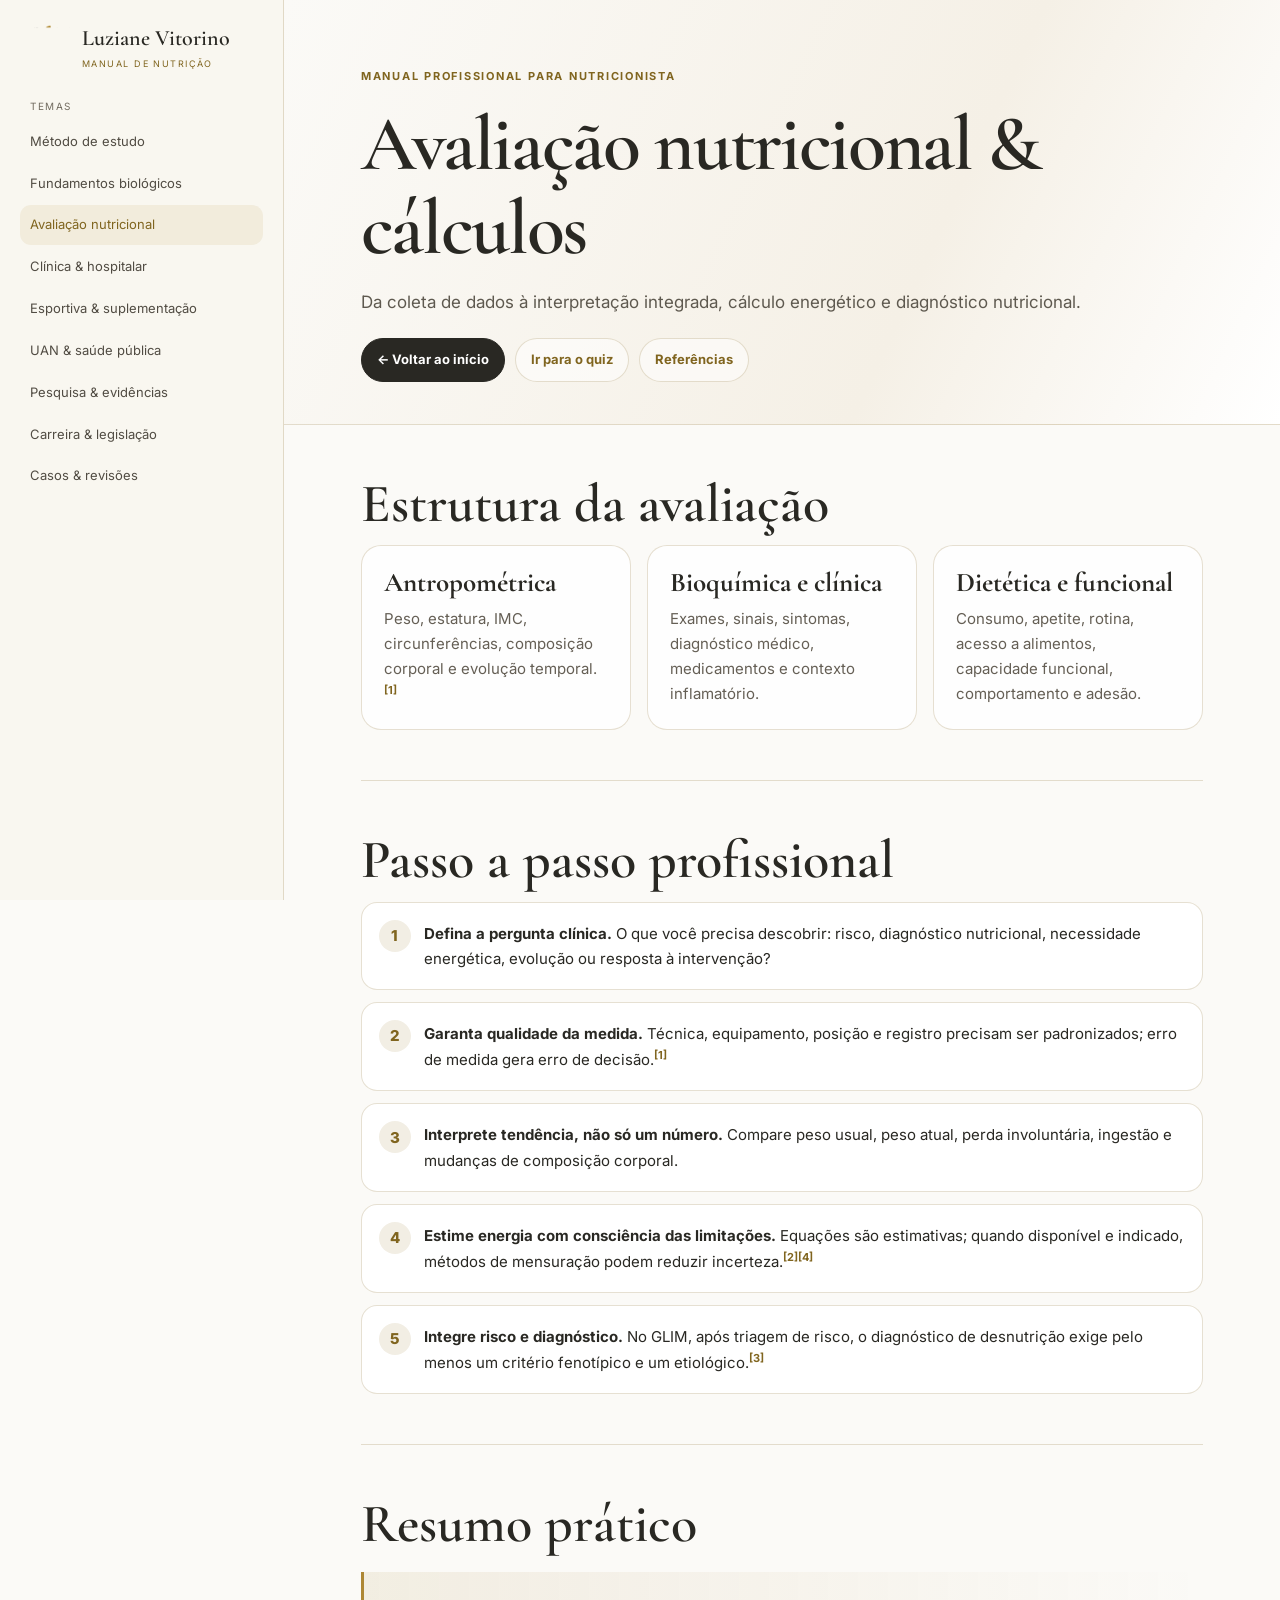
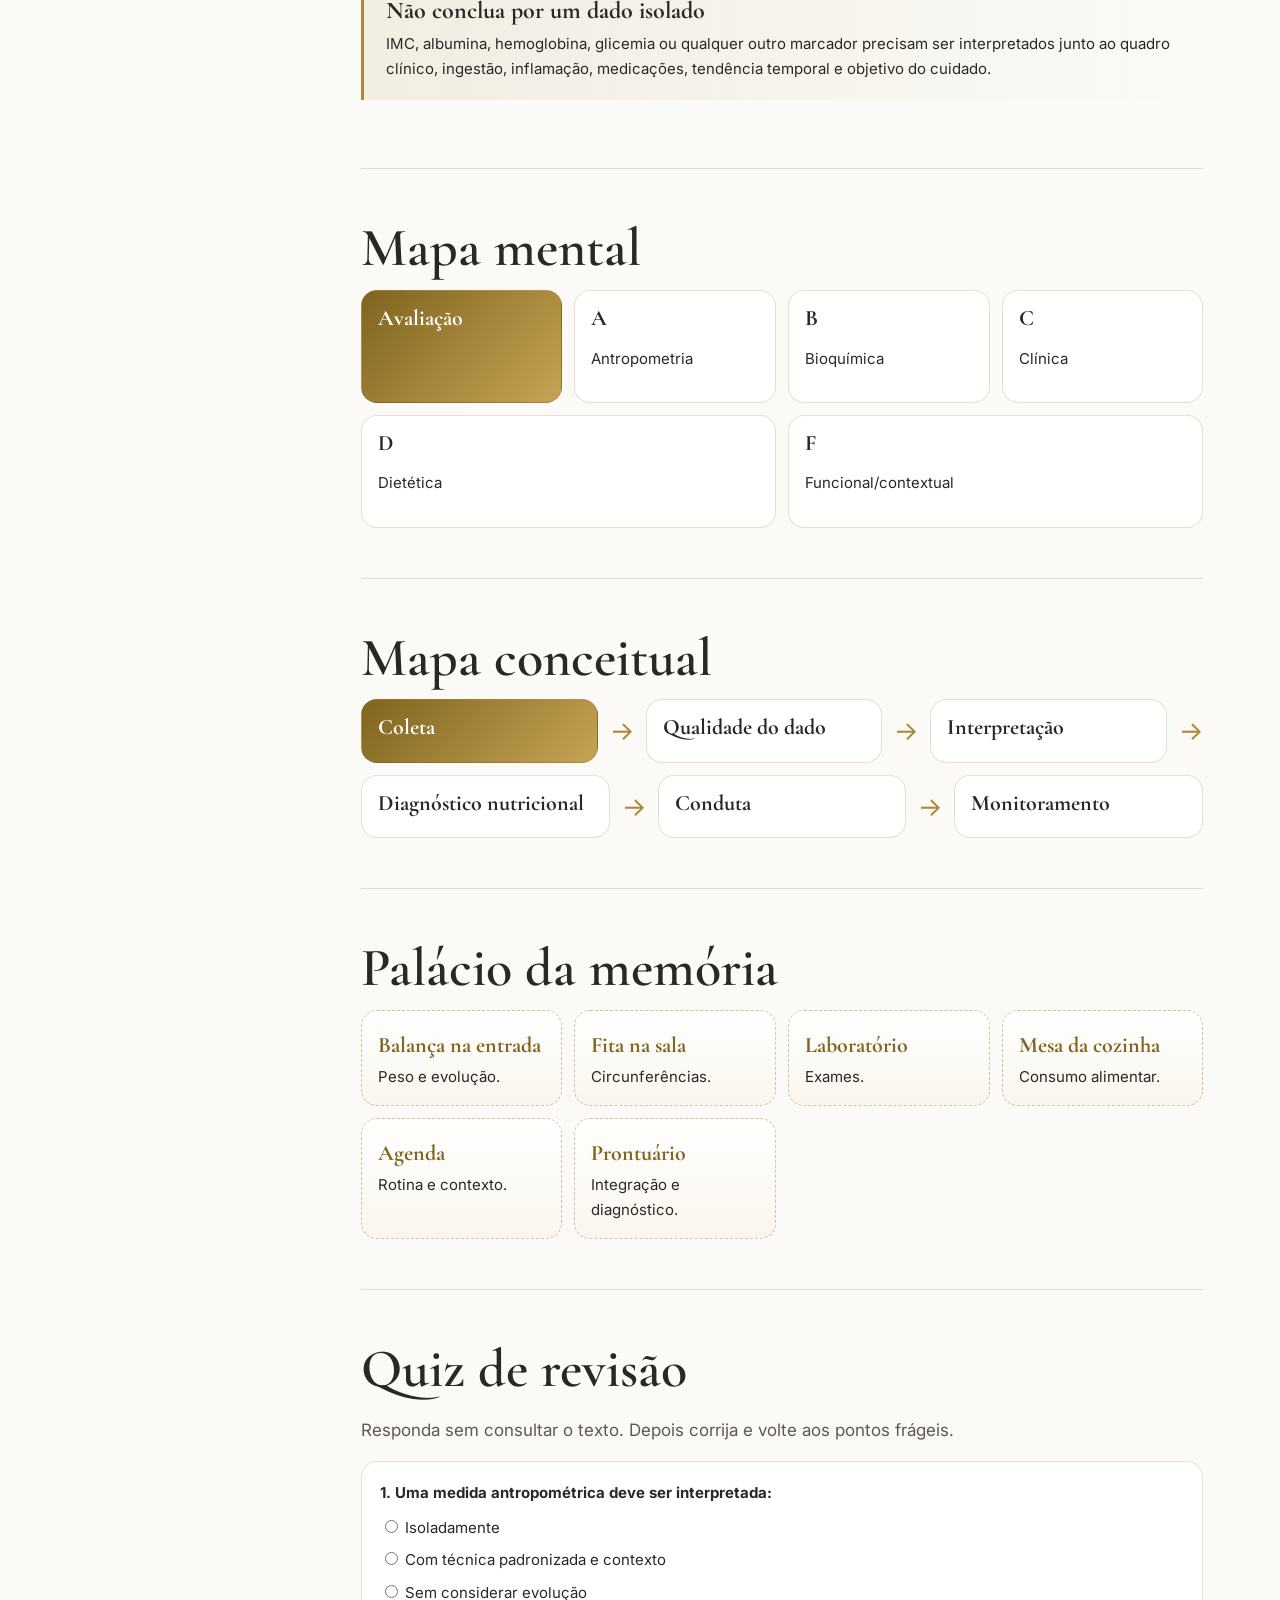
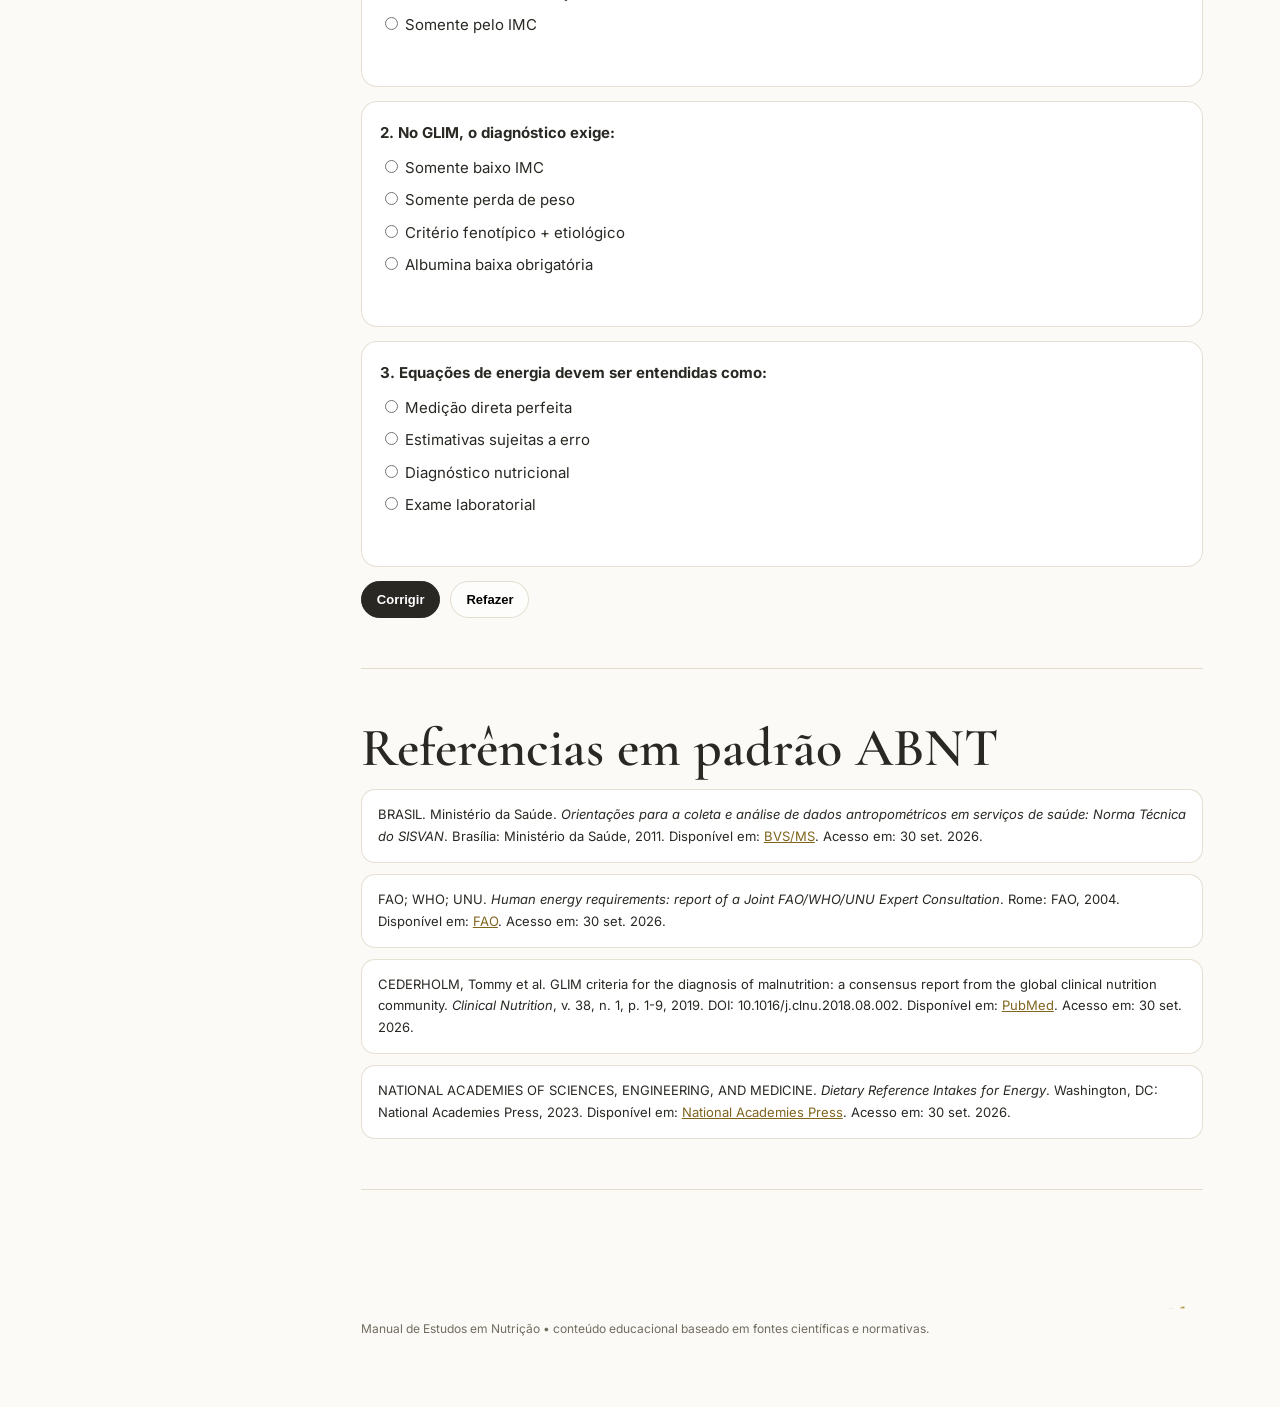
==== temas/avaliacao-nutricional.html @ 725ff3c2 "Add research-based nutrition topic manuals" ====
<!doctype html><html lang="pt-BR"><head><meta charset="utf-8"><meta name="viewport" content="width=device-width,initial-scale=1">
<title>Avaliação nutricional &amp; cálculos | Manual de Nutrição</title><meta name="description" content="Da coleta de dados à interpretação integrada, cálculo energético e diagnóstico nutricional.">
<link rel="preconnect" href="https://fonts.googleapis.com"><link rel="preconnect" href="https://fonts.gstatic.com" crossorigin>
<link href="https://fonts.googleapis.com/css2?family=Cormorant+Garamond:wght@500;600;700&family=Inter:wght@400;500;600;700&display=swap" rel="stylesheet">
<link rel="stylesheet" href="../assets/manual.css"></head><body><div class="site">
<aside><a class="brand" href="../index.html"><img src="../assets/logo-gold.png" alt="Logo Luziane Vitorino"><div><b>Luziane Vitorino</b><small>Manual de Nutrição</small></div></a><div class="nav-title">Temas</div><nav class="nav"><a class="" href="metodo-estudo.html">Método de estudo</a><a class="" href="fundamentos-biologicos.html">Fundamentos biológicos</a><a class="active" href="avaliacao-nutricional.html">Avaliação nutricional</a><a class="" href="clinica-hospitalar.html">Clínica &amp; hospitalar</a><a class="" href="esportiva-suplementacao.html">Esportiva &amp; suplementação</a><a class="" href="uan-saude-publica.html">UAN &amp; saúde pública</a><a class="" href="pesquisa-evidencias.html">Pesquisa &amp; evidências</a><a class="" href="carreira-legislacao.html">Carreira &amp; legislação</a><a class="" href="casos-revisoes.html">Casos &amp; revisões</a></nav></aside>
<main><header class="hero"><span class="eyebrow">Manual profissional para Nutricionista</span><h1>Avaliação nutricional &amp; cálculos</h1><p>Da coleta de dados à interpretação integrada, cálculo energético e diagnóstico nutricional.</p><div class="actions"><a class="btn primary" href="../index.html">← Voltar ao início</a><a class="btn" href="#quiz">Ir para o quiz</a><a class="btn" href="#referencias">Referências</a></div></header><div class="content">
<section class="section"><h2>Estrutura da avaliação</h2><div class="grid">
<div class="card"><h3>Antropométrica</h3><p>Peso, estatura, IMC, circunferências, composição corporal e evolução temporal.<a class="cite" href="#ref1">[1]</a></p></div>
<div class="card"><h3>Bioquímica e clínica</h3><p>Exames, sinais, sintomas, diagnóstico médico, medicamentos e contexto inflamatório.</p></div>
<div class="card"><h3>Dietética e funcional</h3><p>Consumo, apetite, rotina, acesso a alimentos, capacidade funcional, comportamento e adesão.</p></div></div></section>
<section class="section"><h2>Passo a passo profissional</h2><div class="steps">
<div class="step"><b>Defina a pergunta clínica.</b> O que você precisa descobrir: risco, diagnóstico nutricional, necessidade energética, evolução ou resposta à intervenção?</div>
<div class="step"><b>Garanta qualidade da medida.</b> Técnica, equipamento, posição e registro precisam ser padronizados; erro de medida gera erro de decisão.<a class="cite" href="#ref1">[1]</a></div>
<div class="step"><b>Interprete tendência, não só um número.</b> Compare peso usual, peso atual, perda involuntária, ingestão e mudanças de composição corporal.</div>
<div class="step"><b>Estime energia com consciência das limitações.</b> Equações são estimativas; quando disponível e indicado, métodos de mensuração podem reduzir incerteza.<a class="cite" href="#ref2">[2]</a><a class="cite" href="#ref4">[4]</a></div>
<div class="step"><b>Integre risco e diagnóstico.</b> No GLIM, após triagem de risco, o diagnóstico de desnutrição exige pelo menos um critério fenotípico e um etiológico.<a class="cite" href="#ref3">[3]</a></div></div></section>
<section class="section"><h2>Resumo prático</h2><div class="note"><b>Não conclua por um dado isolado</b><div>IMC, albumina, hemoglobina, glicemia ou qualquer outro marcador precisam ser interpretados junto ao quadro clínico, ingestão, inflamação, medicações, tendência temporal e objetivo do cuidado.</div></div></section>
<section class="section"><h2>Mapa mental</h2><div class="mindmap"><div class="node root"><h4>Avaliação</h4></div><div class="node"><h4>A</h4><p>Antropometria</p></div><div class="node"><h4>B</h4><p>Bioquímica</p></div><div class="node"><h4>C</h4><p>Clínica</p></div><div class="node"><h4>D</h4><p>Dietética</p></div><div class="node"><h4>F</h4><p>Funcional/contextual</p></div></div></section>
<section class="section"><h2>Mapa conceitual</h2><div class="conceptmap"><div class="node root"><h4>Coleta</h4></div><div class="arrow">→</div><div class="node"><h4>Qualidade do dado</h4></div><div class="arrow">→</div><div class="node"><h4>Interpretação</h4></div><div class="arrow">→</div><div class="node"><h4>Diagnóstico nutricional</h4></div><div class="arrow">→</div><div class="node"><h4>Conduta</h4></div><div class="arrow">→</div><div class="node"><h4>Monitoramento</h4></div></div></section>
<section class="section"><h2>Palácio da memória</h2><div class="palace"><div class="room"><b>Balança na entrada</b>Peso e evolução.</div><div class="room"><b>Fita na sala</b>Circunferências.</div><div class="room"><b>Laboratório</b>Exames.</div><div class="room"><b>Mesa da cozinha</b>Consumo alimentar.</div><div class="room"><b>Agenda</b>Rotina e contexto.</div><div class="room"><b>Prontuário</b>Integração e diagnóstico.</div></div></section>
<section class="section quiz-wrap" id="quiz"><h2>Quiz de revisão</h2><p class="lead">Responda sem consultar o texto. Depois corrija e volte aos pontos frágeis.</p><div class="quiz"><div class="q" data-answer="B"><strong>1. Uma medida antropométrica deve ser interpretada:</strong><label><input type="radio" name="q1" value="A"> Isoladamente</label><label><input type="radio" name="q1" value="B"> Com técnica padronizada e contexto</label><label><input type="radio" name="q1" value="C"> Sem considerar evolução</label><label><input type="radio" name="q1" value="D"> Somente pelo IMC</label><div class="feedback"></div></div><div class="q" data-answer="C"><strong>2. No GLIM, o diagnóstico exige:</strong><label><input type="radio" name="q2" value="A"> Somente baixo IMC</label><label><input type="radio" name="q2" value="B"> Somente perda de peso</label><label><input type="radio" name="q2" value="C"> Critério fenotípico + etiológico</label><label><input type="radio" name="q2" value="D"> Albumina baixa obrigatória</label><div class="feedback"></div></div><div class="q" data-answer="B"><strong>3. Equações de energia devem ser entendidas como:</strong><label><input type="radio" name="q3" value="A"> Medição direta perfeita</label><label><input type="radio" name="q3" value="B"> Estimativas sujeitas a erro</label><label><input type="radio" name="q3" value="C"> Diagnóstico nutricional</label><label><input type="radio" name="q3" value="D"> Exame laboratorial</label><div class="feedback"></div></div></div><div class="quiz-actions" style="margin-top:14px"><button class="btn primary" data-quiz>Corrigir</button><button class="btn" data-reset>Refazer</button><b data-score></b></div></section><section class="section" id="referencias"><h2>Referências em padrão ABNT</h2><div class="refs"><div class="ref" id="ref1">BRASIL. Ministério da Saúde. <em>Orientações para a coleta e análise de dados antropométricos em serviços de saúde: Norma Técnica do SISVAN</em>. Brasília: Ministério da Saúde, 2011. Disponível em: <a href="https://bvsms.saude.gov.br/bvs/publicacoes/orientacoes_coleta_analise_dados_antropometricos.pdf" target="_blank" rel="noopener">BVS/MS</a>. Acesso em: 30 set. 2026.</div><div class="ref" id="ref2">FAO; WHO; UNU. <em>Human energy requirements: report of a Joint FAO/WHO/UNU Expert Consultation</em>. Rome: FAO, 2004. Disponível em: <a href="https://www.fao.org/4/y5686e/y5686e00.htm" target="_blank" rel="noopener">FAO</a>. Acesso em: 30 set. 2026.</div><div class="ref" id="ref3">CEDERHOLM, Tommy et al. GLIM criteria for the diagnosis of malnutrition: a consensus report from the global clinical nutrition community. <em>Clinical Nutrition</em>, v. 38, n. 1, p. 1-9, 2019. DOI: 10.1016/j.clnu.2018.08.002. Disponível em: <a href="https://pubmed.ncbi.nlm.nih.gov/30181091/" target="_blank" rel="noopener">PubMed</a>. Acesso em: 30 set. 2026.</div><div class="ref" id="ref4">NATIONAL ACADEMIES OF SCIENCES, ENGINEERING, AND MEDICINE. <em>Dietary Reference Intakes for Energy</em>. Washington, DC: National Academies Press, 2023. Disponível em: <a href="https://nap.nationalacademies.org/catalog/26818/dietary-reference-intakes-for-energy" target="_blank" rel="noopener">National Academies Press</a>. Acesso em: 30 set. 2026.</div></div></section></div><footer><span>Manual de Estudos em Nutrição • conteúdo educacional baseado em fontes científicas e normativas.</span><img src="../assets/logo-gold.png" alt=""></footer></main></div><button class="menu" aria-label="Menu">☰</button><script src="../assets/manual.js"></script></body></html>
---- assets/manual.css ----
:root{--gold:#ad8734;--deep:#80651f;--ink:#292823;--muted:#726c60;--paper:#fbfaf7;--cream:#f2eee4;--line:rgba(128,101,31,.20);--green:#596b56;--r:20px}
*{box-sizing:border-box}html{scroll-behavior:smooth}body{margin:0;background:var(--paper);color:var(--ink);font:15px/1.68 Inter,system-ui,-apple-system,Segoe UI,sans-serif}
a{color:var(--deep)}h1,h2,h3,h4{font-family:"Cormorant Garamond",Georgia,serif;line-height:1.08}
.site{max-width:1460px;margin:auto;min-height:100vh;display:grid;grid-template-columns:284px 1fr}
aside{position:sticky;top:0;height:100vh;overflow:auto;padding:24px 20px;border-right:1px solid var(--line);background:rgba(249,247,240,.97)}
.brand{display:flex;align-items:center;gap:12px;text-decoration:none;color:var(--ink);margin-bottom:24px}.brand img{width:50px;height:50px;object-fit:contain}.brand b{font:600 22px/1 "Cormorant Garamond",serif}.brand small{display:block;color:var(--deep);text-transform:uppercase;letter-spacing:.16em;font-size:9px;margin-top:4px}
.nav-title{font-size:10px;text-transform:uppercase;letter-spacing:.15em;color:var(--muted);margin:18px 10px 7px}.nav a{display:block;text-decoration:none;padding:9px 10px;border-radius:11px;color:#514c43;font-size:13px;margin:2px 0}.nav a:hover,.nav a.active{background:rgba(173,135,52,.10);color:var(--deep)}
main{min-width:0}.hero{padding:62px clamp(24px,6vw,88px) 42px;border-bottom:1px solid var(--line);background:linear-gradient(115deg,#fbfaf7,#f5f0e6 64%,#fff)}.eyebrow{font-size:11px;letter-spacing:.16em;text-transform:uppercase;color:var(--deep);font-weight:700}.hero h1{font-size:clamp(46px,7vw,78px);font-weight:600;letter-spacing:-.03em;margin:15px 0 14px}.hero p{max-width:820px;color:#5e594f;font-size:17px}.hero .actions{display:flex;flex-wrap:wrap;gap:10px;margin-top:22px}
.btn{display:inline-flex;align-items:center;gap:8px;padding:10px 15px;border-radius:999px;border:1px solid var(--line);text-decoration:none;font-weight:700;font-size:13px;background:#fff8}.btn.primary{background:var(--ink);color:#fff;border-color:var(--ink)}
.content{padding:0 clamp(24px,6vw,88px) 80px}.section{padding:50px 0;border-bottom:1px solid var(--line)}.section h2{font-size:clamp(34px,4.6vw,54px);font-weight:600;margin:0 0 12px}.lead{font-size:17px;color:#5e594f;max-width:880px}.small{font-size:12px;color:var(--muted)}
.grid{display:grid;grid-template-columns:repeat(3,minmax(0,1fr));gap:16px}.grid.two{grid-template-columns:repeat(2,minmax(0,1fr))}.card{border:1px solid var(--line);background:#ffffffc9;border-radius:var(--r);padding:22px}.card h3{font-size:27px;margin:0 0 8px}.card p{margin:0;color:#655f55}.card ul{margin:10px 0 0;padding-left:19px}
.note{border-left:3px solid var(--gold);border-radius:0 15px 15px 0;background:linear-gradient(90deg,rgba(173,135,52,.11),transparent);padding:19px 22px;margin:18px 0}.note b{font-family:"Cormorant Garamond",serif;font-size:24px}
.steps{counter-reset:step;display:grid;gap:12px}.step{position:relative;padding:18px 18px 18px 62px;border:1px solid var(--line);border-radius:16px;background:#fff}.step:before{counter-increment:step;content:counter(step);position:absolute;left:17px;top:17px;width:32px;height:32px;border-radius:50%;display:grid;place-items:center;background:var(--cream);color:var(--deep);font-weight:800}
.mindmap,.conceptmap{display:flex;flex-wrap:wrap;gap:12px;align-items:stretch}.node{min-width:170px;flex:1 1 180px;border:1px solid var(--line);border-radius:16px;padding:16px;background:#fff;position:relative}.node.root{background:linear-gradient(135deg,#80651f,#c6a354);color:#fff}.node h4{font-size:22px;margin:0 0 6px}.arrow{display:grid;place-items:center;color:var(--gold);font-size:26px}
.palace{display:grid;grid-template-columns:repeat(4,1fr);gap:12px}.room{border:1px dashed rgba(128,101,31,.36);border-radius:16px;padding:16px;background:linear-gradient(180deg,#fff,#faf6ee)}.room b{display:block;font-family:"Cormorant Garamond",serif;font-size:22px;color:var(--deep)}
.quiz{display:grid;gap:14px}.q{border:1px solid var(--line);border-radius:16px;background:#fff;padding:18px}.q strong{display:block;margin-bottom:10px}.q label{display:block;margin:7px 0;cursor:pointer}.feedback{margin-top:9px;font-weight:700;min-height:22px}.ok{color:#2e6b47}.bad{color:#9b3d35}.quiz-actions{display:flex;gap:10px;flex-wrap:wrap}
.refs{display:grid;gap:11px}.ref{padding:14px 16px;border:1px solid var(--line);border-radius:14px;background:#fff;font-size:13px}.ref a{word-break:break-word}
.topic-list{display:grid;grid-template-columns:repeat(2,1fr);gap:12px}.topic-link{border:1px solid var(--line);border-radius:16px;padding:18px;background:#fff;text-decoration:none;color:var(--ink)}.topic-link b{display:block;font:600 24px "Cormorant Garamond",serif}.topic-link span{color:var(--muted);font-size:13px}
table{width:100%;border-collapse:collapse;background:#fff;border:1px solid var(--line);border-radius:14px;overflow:hidden}th,td{padding:11px 12px;border-bottom:1px solid var(--line);vertical-align:top;text-align:left}th{background:#f3eee4}.cite{font-size:11px;vertical-align:super;color:var(--deep);text-decoration:none;font-weight:700}
footer{padding:35px clamp(24px,6vw,88px) 54px;color:var(--muted);font-size:12px;display:flex;justify-content:space-between;align-items:center}footer img{width:48px}
.menu{display:none;position:fixed;right:16px;bottom:16px;width:50px;height:50px;border:0;border-radius:50%;background:var(--ink);color:#fff;z-index:50}
@media(max-width:980px){.site{grid-template-columns:1fr}aside{position:fixed;inset:0 auto 0 0;width:min(320px,88vw);transform:translateX(-105%);transition:.2s;z-index:40;box-shadow:20px 0 60px #0002}body.open aside{transform:none}.menu{display:block}.grid,.palace{grid-template-columns:1fr 1fr}.topic-list{grid-template-columns:1fr}}
@media(max-width:640px){.hero,.content{padding-left:20px;padding-right:20px}.grid,.grid.two,.palace{grid-template-columns:1fr}.hero h1{font-size:48px}.mindmap,.conceptmap{display:grid}.arrow{transform:rotate(90deg)}}
@media print{aside,.menu,.actions,.quiz-actions{display:none!important}.site{display:block}.hero{padding-top:20px}.section{break-inside:avoid}}
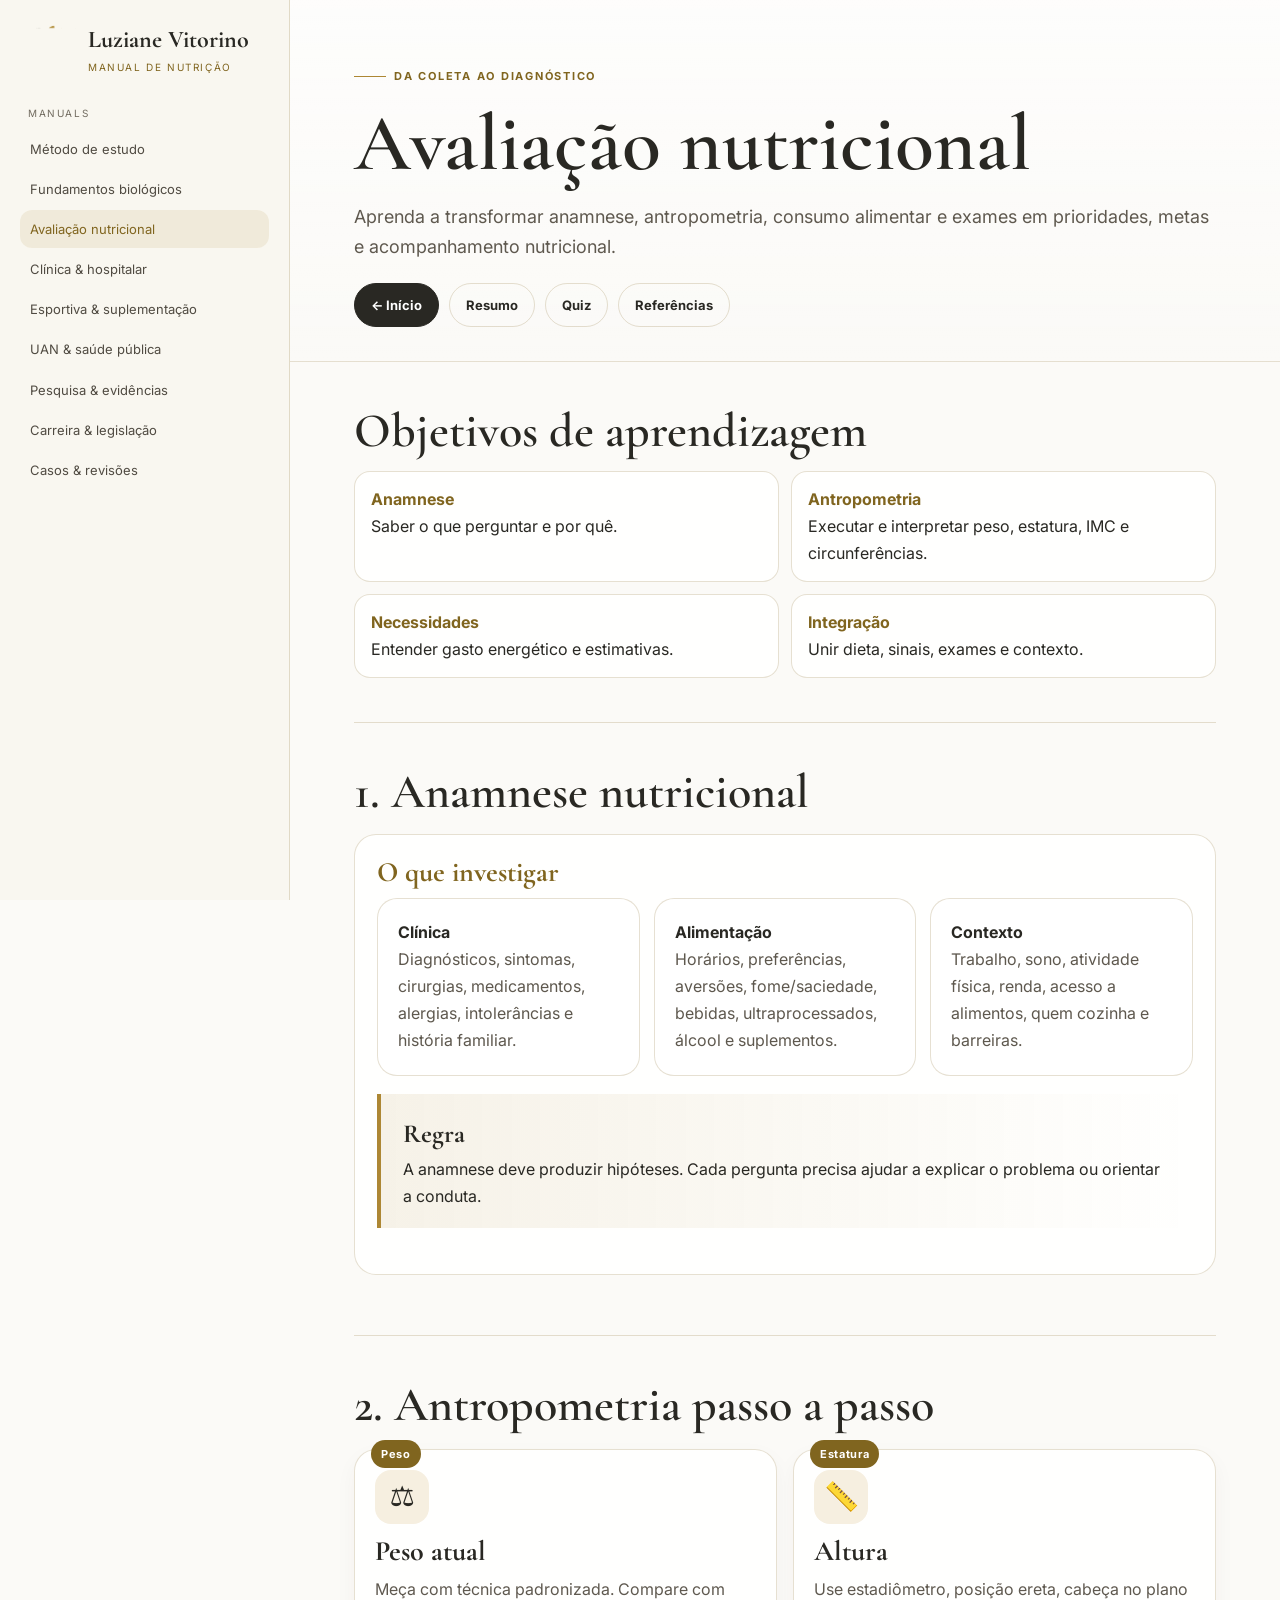
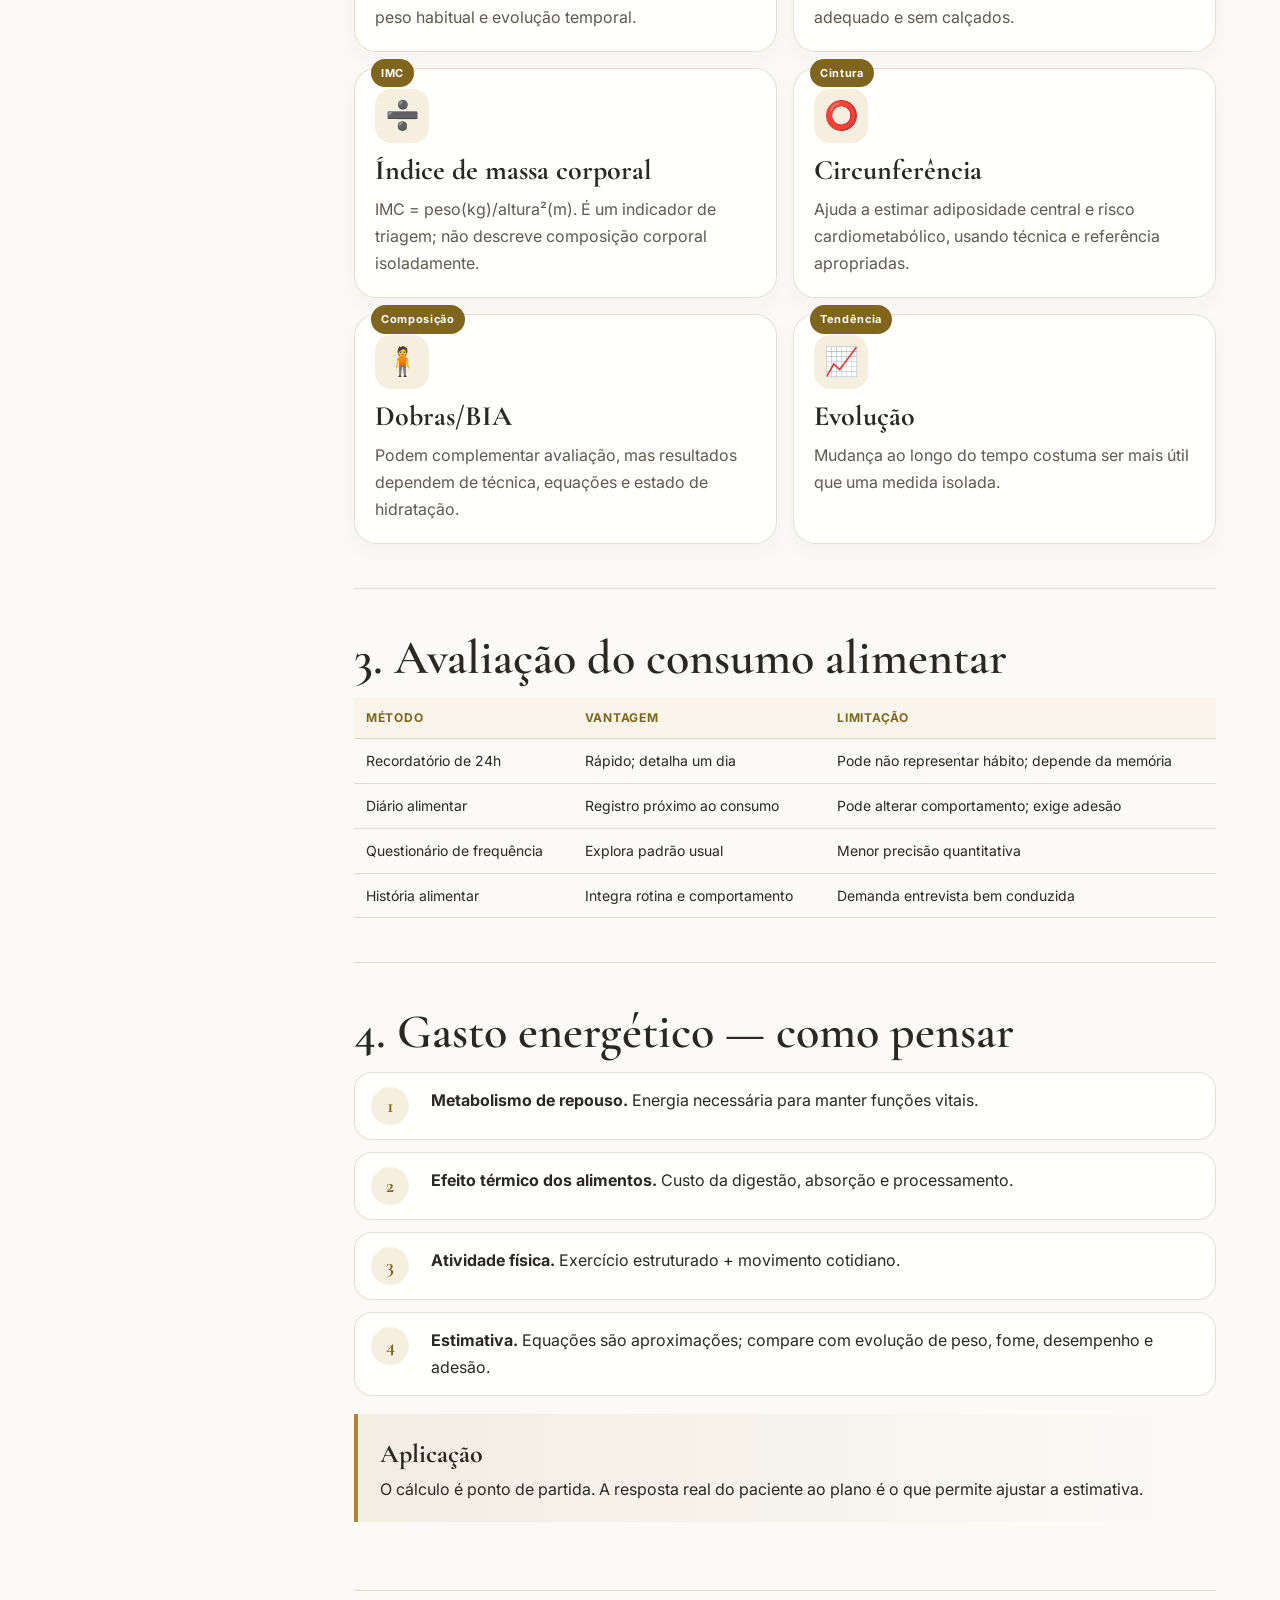
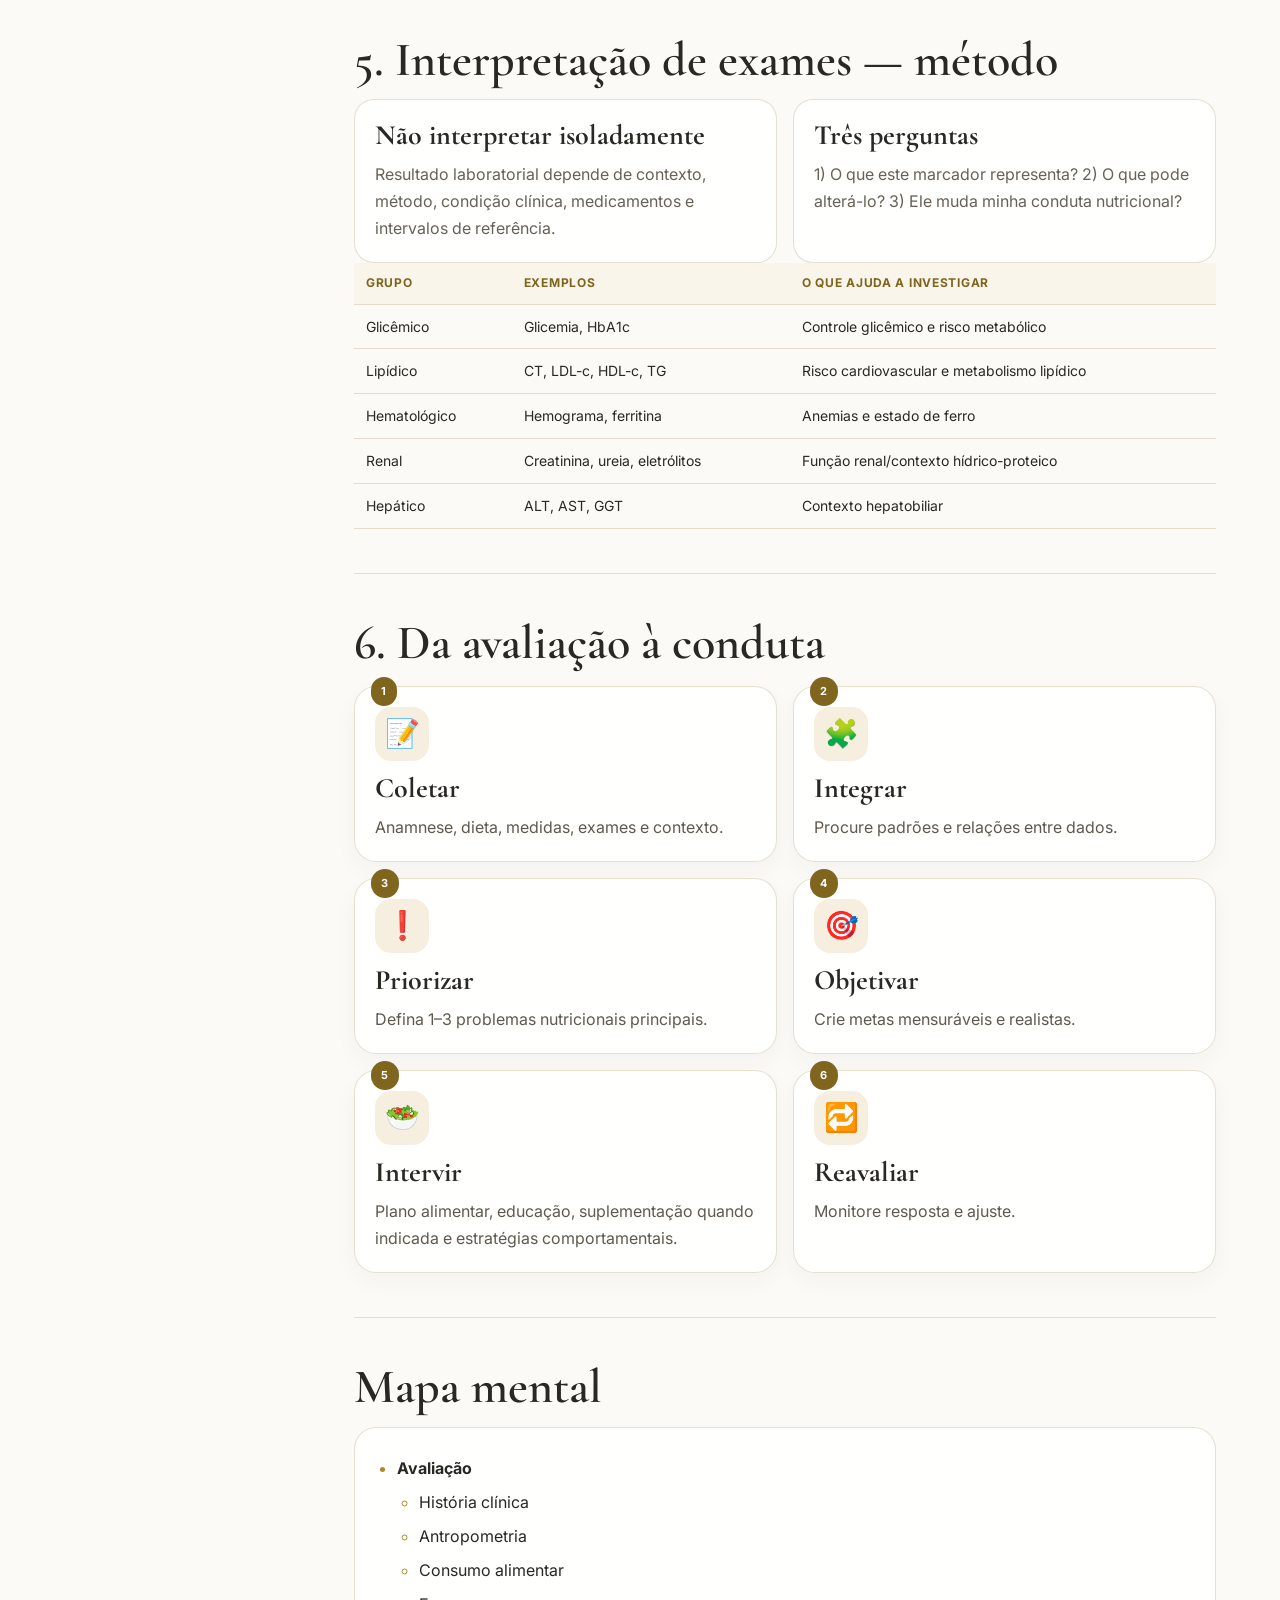
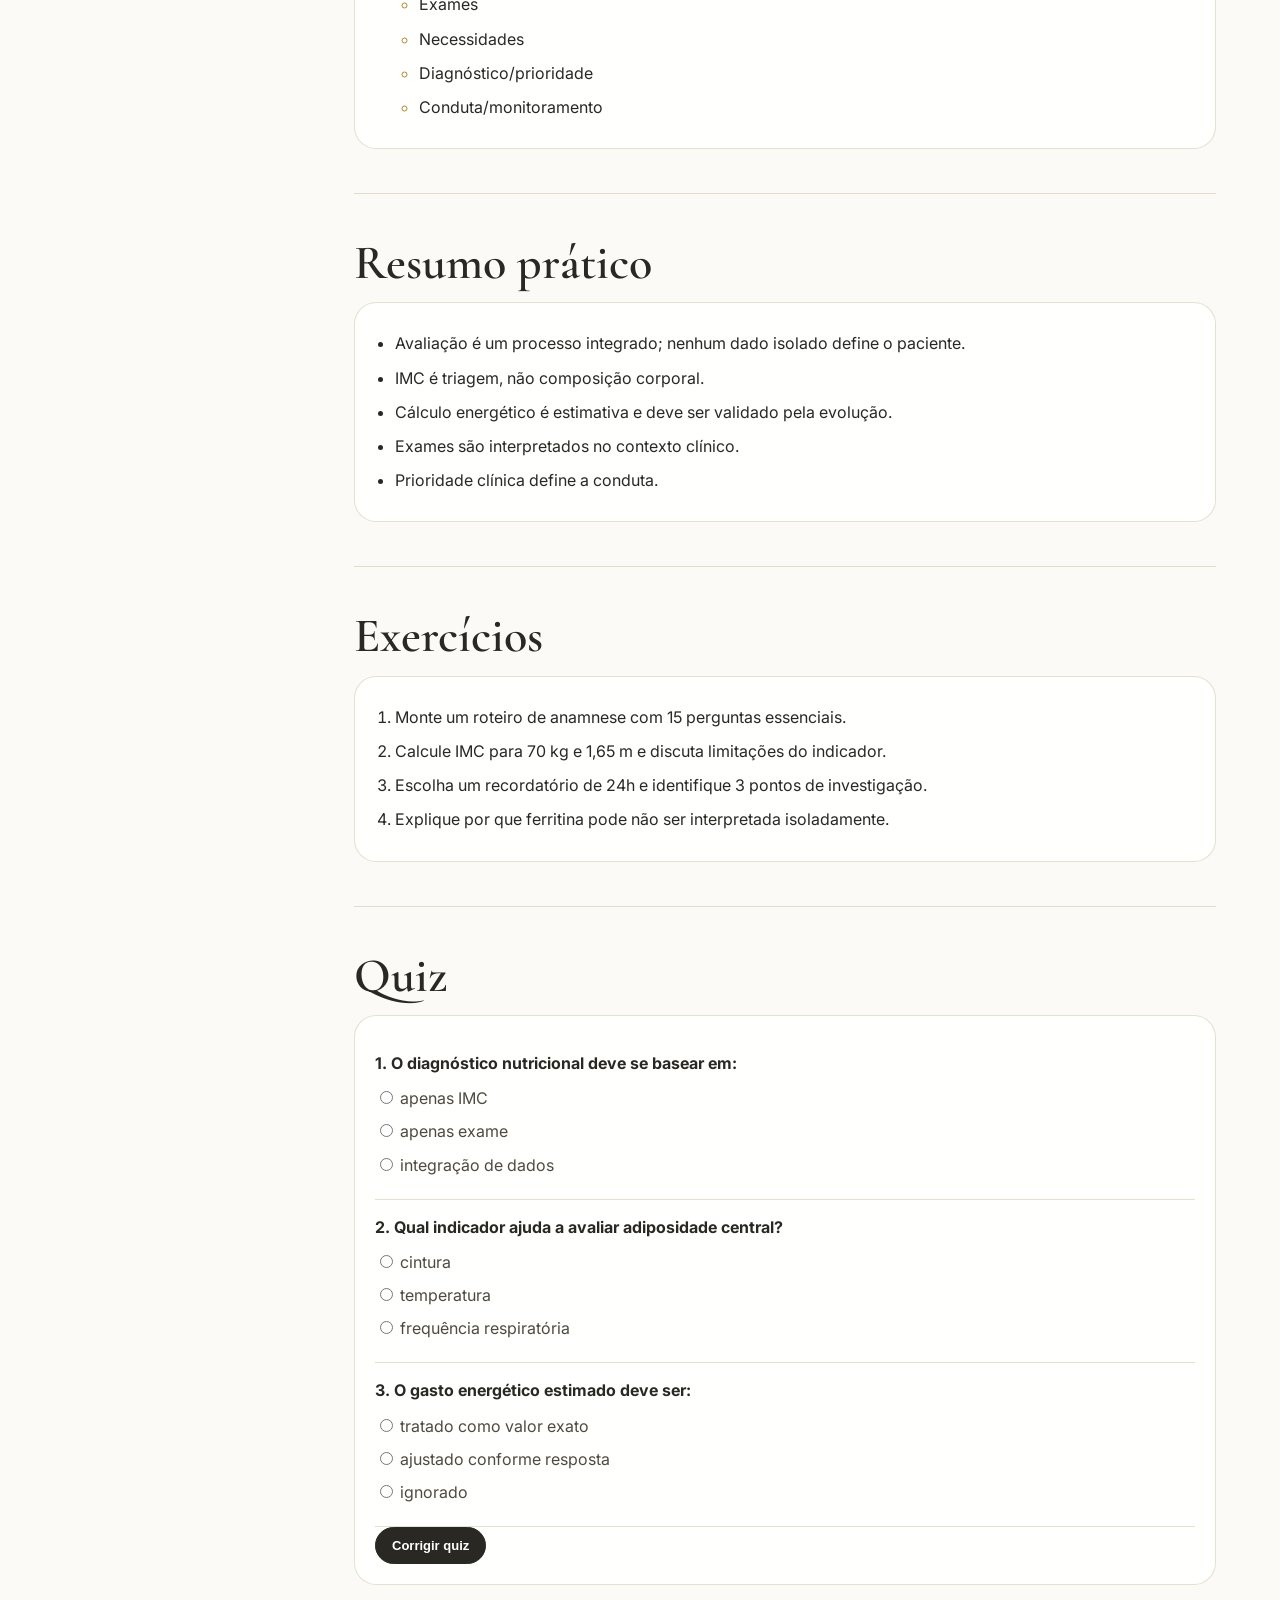
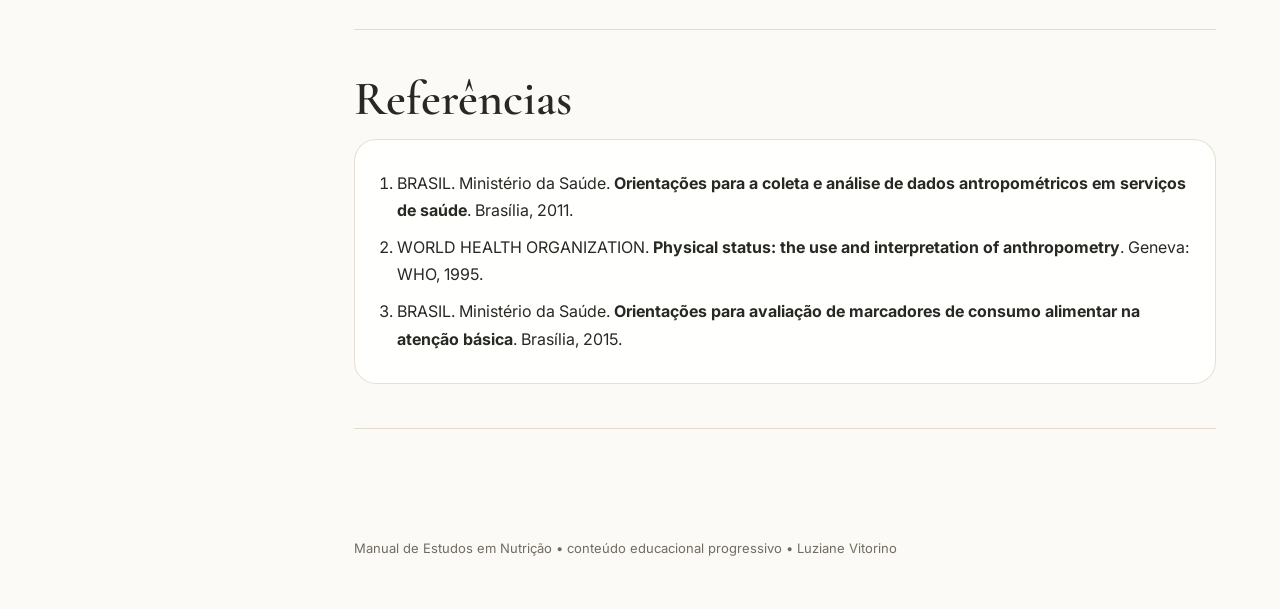
==== commit 54eb6933: "Expand nutrition learning manual" ====
--- a/temas/avaliacao-nutricional.html
+++ b/temas/avaliacao-nutricional.html
@@ -1,22 +1,13 @@
-<!doctype html><html lang="pt-BR"><head><meta charset="utf-8"><meta name="viewport" content="width=device-width,initial-scale=1">
-<title>Avaliação nutricional &amp; cálculos | Manual de Nutrição</title><meta name="description" content="Da coleta de dados à interpretação integrada, cálculo energético e diagnóstico nutricional.">
-<link rel="preconnect" href="https://fonts.googleapis.com"><link rel="preconnect" href="https://fonts.gstatic.com" crossorigin>
-<link href="https://fonts.googleapis.com/css2?family=Cormorant+Garamond:wght@500;600;700&family=Inter:wght@400;500;600;700&display=swap" rel="stylesheet">
-<link rel="stylesheet" href="../assets/manual.css"></head><body><div class="site">
-<aside><a class="brand" href="../index.html"><img src="../assets/logo-gold.png" alt="Logo Luziane Vitorino"><div><b>Luziane Vitorino</b><small>Manual de Nutrição</small></div></a><div class="nav-title">Temas</div><nav class="nav"><a class="" href="metodo-estudo.html">Método de estudo</a><a class="" href="fundamentos-biologicos.html">Fundamentos biológicos</a><a class="active" href="avaliacao-nutricional.html">Avaliação nutricional</a><a class="" href="clinica-hospitalar.html">Clínica &amp; hospitalar</a><a class="" href="esportiva-suplementacao.html">Esportiva &amp; suplementação</a><a class="" href="uan-saude-publica.html">UAN &amp; saúde pública</a><a class="" href="pesquisa-evidencias.html">Pesquisa &amp; evidências</a><a class="" href="carreira-legislacao.html">Carreira &amp; legislação</a><a class="" href="casos-revisoes.html">Casos &amp; revisões</a></nav></aside>
-<main><header class="hero"><span class="eyebrow">Manual profissional para Nutricionista</span><h1>Avaliação nutricional &amp; cálculos</h1><p>Da coleta de dados à interpretação integrada, cálculo energético e diagnóstico nutricional.</p><div class="actions"><a class="btn primary" href="../index.html">← Voltar ao início</a><a class="btn" href="#quiz">Ir para o quiz</a><a class="btn" href="#referencias">Referências</a></div></header><div class="content">
-<section class="section"><h2>Estrutura da avaliação</h2><div class="grid">
-<div class="card"><h3>Antropométrica</h3><p>Peso, estatura, IMC, circunferências, composição corporal e evolução temporal.<a class="cite" href="#ref1">[1]</a></p></div>
-<div class="card"><h3>Bioquímica e clínica</h3><p>Exames, sinais, sintomas, diagnóstico médico, medicamentos e contexto inflamatório.</p></div>
-<div class="card"><h3>Dietética e funcional</h3><p>Consumo, apetite, rotina, acesso a alimentos, capacidade funcional, comportamento e adesão.</p></div></div></section>
-<section class="section"><h2>Passo a passo profissional</h2><div class="steps">
-<div class="step"><b>Defina a pergunta clínica.</b> O que você precisa descobrir: risco, diagnóstico nutricional, necessidade energética, evolução ou resposta à intervenção?</div>
-<div class="step"><b>Garanta qualidade da medida.</b> Técnica, equipamento, posição e registro precisam ser padronizados; erro de medida gera erro de decisão.<a class="cite" href="#ref1">[1]</a></div>
-<div class="step"><b>Interprete tendência, não só um número.</b> Compare peso usual, peso atual, perda involuntária, ingestão e mudanças de composição corporal.</div>
-<div class="step"><b>Estime energia com consciência das limitações.</b> Equações são estimativas; quando disponível e indicado, métodos de mensuração podem reduzir incerteza.<a class="cite" href="#ref2">[2]</a><a class="cite" href="#ref4">[4]</a></div>
-<div class="step"><b>Integre risco e diagnóstico.</b> No GLIM, após triagem de risco, o diagnóstico de desnutrição exige pelo menos um critério fenotípico e um etiológico.<a class="cite" href="#ref3">[3]</a></div></div></section>
-<section class="section"><h2>Resumo prático</h2><div class="note"><b>Não conclua por um dado isolado</b><div>IMC, albumina, hemoglobina, glicemia ou qualquer outro marcador precisam ser interpretados junto ao quadro clínico, ingestão, inflamação, medicações, tendência temporal e objetivo do cuidado.</div></div></section>
-<section class="section"><h2>Mapa mental</h2><div class="mindmap"><div class="node root"><h4>Avaliação</h4></div><div class="node"><h4>A</h4><p>Antropometria</p></div><div class="node"><h4>B</h4><p>Bioquímica</p></div><div class="node"><h4>C</h4><p>Clínica</p></div><div class="node"><h4>D</h4><p>Dietética</p></div><div class="node"><h4>F</h4><p>Funcional/contextual</p></div></div></section>
-<section class="section"><h2>Mapa conceitual</h2><div class="conceptmap"><div class="node root"><h4>Coleta</h4></div><div class="arrow">→</div><div class="node"><h4>Qualidade do dado</h4></div><div class="arrow">→</div><div class="node"><h4>Interpretação</h4></div><div class="arrow">→</div><div class="node"><h4>Diagnóstico nutricional</h4></div><div class="arrow">→</div><div class="node"><h4>Conduta</h4></div><div class="arrow">→</div><div class="node"><h4>Monitoramento</h4></div></div></section>
-<section class="section"><h2>Palácio da memória</h2><div class="palace"><div class="room"><b>Balança na entrada</b>Peso e evolução.</div><div class="room"><b>Fita na sala</b>Circunferências.</div><div class="room"><b>Laboratório</b>Exames.</div><div class="room"><b>Mesa da cozinha</b>Consumo alimentar.</div><div class="room"><b>Agenda</b>Rotina e contexto.</div><div class="room"><b>Prontuário</b>Integração e diagnóstico.</div></div></section>
-<section class="section quiz-wrap" id="quiz"><h2>Quiz de revisão</h2><p class="lead">Responda sem consultar o texto. Depois corrija e volte aos pontos frágeis.</p><div class="quiz"><div class="q" data-answer="B"><strong>1. Uma medida antropométrica deve ser interpretada:</strong><label><input type="radio" name="q1" value="A"> Isoladamente</label><label><input type="radio" name="q1" value="B"> Com técnica padronizada e contexto</label><label><input type="radio" name="q1" value="C"> Sem considerar evolução</label><label><input type="radio" name="q1" value="D"> Somente pelo IMC</label><div class="feedback"></div></div><div class="q" data-answer="C"><strong>2. No GLIM, o diagnóstico exige:</strong><label><input type="radio" name="q2" value="A"> Somente baixo IMC</label><label><input type="radio" name="q2" value="B"> Somente perda de peso</label><label><input type="radio" name="q2" value="C"> Critério fenotípico + etiológico</label><label><input type="radio" name="q2" value="D"> Albumina baixa obrigatória</label><div class="feedback"></div></div><div class="q" data-answer="B"><strong>3. Equações de energia devem ser entendidas como:</strong><label><input type="radio" name="q3" value="A"> Medição direta perfeita</label><label><input type="radio" name="q3" value="B"> Estimativas sujeitas a erro</label><label><input type="radio" name="q3" value="C"> Diagnóstico nutricional</label><label><input type="radio" name="q3" value="D"> Exame laboratorial</label><div class="feedback"></div></div></div><div class="quiz-actions" style="margin-top:14px"><button class="btn primary" data-quiz>Corrigir</button><button class="btn" data-reset>Refazer</button><b data-score></b></div></section><section class="section" id="referencias"><h2>Referências em padrão ABNT</h2><div class="refs"><div class="ref" id="ref1">BRASIL. Ministério da Saúde. <em>Orientações para a coleta e análise de dados antropométricos em serviços de saúde: Norma Técnica do SISVAN</em>. Brasília: Ministério da Saúde, 2011. Disponível em: <a href="https://bvsms.saude.gov.br/bvs/publicacoes/orientacoes_coleta_analise_dados_antropometricos.pdf" target="_blank" rel="noopener">BVS/MS</a>. Acesso em: 30 set. 2026.</div><div class="ref" id="ref2">FAO; WHO; UNU. <em>Human energy requirements: report of a Joint FAO/WHO/UNU Expert Consultation</em>. Rome: FAO, 2004. Disponível em: <a href="https://www.fao.org/4/y5686e/y5686e00.htm" target="_blank" rel="noopener">FAO</a>. Acesso em: 30 set. 2026.</div><div class="ref" id="ref3">CEDERHOLM, Tommy et al. GLIM criteria for the diagnosis of malnutrition: a consensus report from the global clinical nutrition community. <em>Clinical Nutrition</em>, v. 38, n. 1, p. 1-9, 2019. DOI: 10.1016/j.clnu.2018.08.002. Disponível em: <a href="https://pubmed.ncbi.nlm.nih.gov/30181091/" target="_blank" rel="noopener">PubMed</a>. Acesso em: 30 set. 2026.</div><div class="ref" id="ref4">NATIONAL ACADEMIES OF SCIENCES, ENGINEERING, AND MEDICINE. <em>Dietary Reference Intakes for Energy</em>. Washington, DC: National Academies Press, 2023. Disponível em: <a href="https://nap.nationalacademies.org/catalog/26818/dietary-reference-intakes-for-energy" target="_blank" rel="noopener">National Academies Press</a>. Acesso em: 30 set. 2026.</div></div></section></div><footer><span>Manual de Estudos em Nutrição • conteúdo educacional baseado em fontes científicas e normativas.</span><img src="../assets/logo-gold.png" alt=""></footer></main></div><button class="menu" aria-label="Menu">☰</button><script src="../assets/manual.js"></script></body></html>+<!doctype html><html lang="pt-BR"><head><meta charset="utf-8"><meta name="viewport" content="width=device-width,initial-scale=1"><title>Avaliação nutricional | Manual de Nutrição</title><meta name="description" content="Manual de estudo em Nutrição: Avaliação nutricional"><link rel="preconnect" href="https://fonts.googleapis.com"><link rel="preconnect" href="https://fonts.gstatic.com" crossorigin><link href="https://fonts.googleapis.com/css2?family=Cormorant+Garamond:wght@500;600;700&family=Inter:wght@400;500;600;700&display=swap" rel="stylesheet"><link rel="stylesheet" href="../assets/manual.css"></head><body id="top"><div class="site"><aside><a class="brand" href="../index.html"><img src="../assets/logo-gold.png" alt="Logo Luziane Vitorino"><div><b>Luziane Vitorino</b><small>Manual de Nutrição</small></div></a><div class="nav-title">Manuals</div><nav class="nav"><a class="" href="metodo-estudo.html">Método de estudo</a><a class="" href="fundamentos-biologicos.html">Fundamentos biológicos</a><a class="active" href="avaliacao-nutricional.html">Avaliação nutricional</a><a class="" href="clinica-hospitalar.html">Clínica & hospitalar</a><a class="" href="esportiva-suplementacao.html">Esportiva & suplementação</a><a class="" href="uan-saude-publica.html">UAN & saúde pública</a><a class="" href="pesquisa-evidencias.html">Pesquisa & evidências</a><a class="" href="carreira-legislacao.html">Carreira & legislação</a><a class="" href="casos-revisoes.html">Casos & revisões</a></nav></aside><main><header class="hero"><span class="eyebrow">Da coleta ao diagnóstico</span><h1>Avaliação nutricional</h1><p>Aprenda a transformar anamnese, antropometria, consumo alimentar e exames em prioridades, metas e acompanhamento nutricional.</p><div class="actions"><a class="btn primary" href="../index.html">← Início</a><a class="btn" href="#resumo">Resumo</a><a class="btn" href="#quiz">Quiz</a><a class="btn" href="#referencias">Referências</a></div></header><div class="content">
+<section class="section"><h2>Objetivos de aprendizagem</h2><div class="objectives"><div class="objective"><b>Anamnese</b><br>Saber o que perguntar e por quê.</div><div class="objective"><b>Antropometria</b><br>Executar e interpretar peso, estatura, IMC e circunferências.</div><div class="objective"><b>Necessidades</b><br>Entender gasto energético e estimativas.</div><div class="objective"><b>Integração</b><br>Unir dieta, sinais, exames e contexto.</div></div></section>
+<section class="section"><h2>1. Anamnese nutricional</h2><div class="subtopic"><h3>O que investigar</h3><div class="grid3"><div class="card"><b>Clínica</b><p>Diagnósticos, sintomas, cirurgias, medicamentos, alergias, intolerâncias e história familiar.</p></div><div class="card"><b>Alimentação</b><p>Horários, preferências, aversões, fome/saciedade, bebidas, ultraprocessados, álcool e suplementos.</p></div><div class="card"><b>Contexto</b><p>Trabalho, sono, atividade física, renda, acesso a alimentos, quem cozinha e barreiras.</p></div></div><div class="note"><b>Regra</b><div>A anamnese deve produzir hipóteses. Cada pergunta precisa ajudar a explicar o problema ou orientar a conduta.</div></div></div></section>
+<section class="section"><h2>2. Antropometria passo a passo</h2><div class="comic-strip"><article class="panel" data-step="Peso"><div class="icon">⚖️</div><h3>Peso atual</h3><p>Meça com técnica padronizada. Compare com peso habitual e evolução temporal.</p></article><article class="panel" data-step="Estatura"><div class="icon">📏</div><h3>Altura</h3><p>Use estadiômetro, posição ereta, cabeça no plano adequado e sem calçados.</p></article><article class="panel" data-step="IMC"><div class="icon">➗</div><h3>Índice de massa corporal</h3><p>IMC = peso(kg)/altura²(m). É um indicador de triagem; não descreve composição corporal isoladamente.</p></article><article class="panel" data-step="Cintura"><div class="icon">⭕</div><h3>Circunferência</h3><p>Ajuda a estimar adiposidade central e risco cardiometabólico, usando técnica e referência apropriadas.</p></article><article class="panel" data-step="Composição"><div class="icon">🧍</div><h3>Dobras/BIA</h3><p>Podem complementar avaliação, mas resultados dependem de técnica, equações e estado de hidratação.</p></article><article class="panel" data-step="Tendência"><div class="icon">📈</div><h3>Evolução</h3><p>Mudança ao longo do tempo costuma ser mais útil que uma medida isolada.</p></article></div></section>
+<section class="section"><h2>3. Avaliação do consumo alimentar</h2><div class="table-wrap"><table class="table"><thead><tr><th>Método</th><th>Vantagem</th><th>Limitação</th></tr></thead><tbody><tr><td>Recordatório de 24h</td><td>Rápido; detalha um dia</td><td>Pode não representar hábito; depende da memória</td></tr><tr><td>Diário alimentar</td><td>Registro próximo ao consumo</td><td>Pode alterar comportamento; exige adesão</td></tr><tr><td>Questionário de frequência</td><td>Explora padrão usual</td><td>Menor precisão quantitativa</td></tr><tr><td>História alimentar</td><td>Integra rotina e comportamento</td><td>Demanda entrevista bem conduzida</td></tr></tbody></table></div></section>
+<section class="section"><h2>4. Gasto energético — como pensar</h2><div class="steps"><div class="step"><div><b>Metabolismo de repouso.</b> Energia necessária para manter funções vitais.</div></div><div class="step"><div><b>Efeito térmico dos alimentos.</b> Custo da digestão, absorção e processamento.</div></div><div class="step"><div><b>Atividade física.</b> Exercício estruturado + movimento cotidiano.</div></div><div class="step"><div><b>Estimativa.</b> Equações são aproximações; compare com evolução de peso, fome, desempenho e adesão.</div></div></div><div class="note"><b>Aplicação</b><div>O cálculo é ponto de partida. A resposta real do paciente ao plano é o que permite ajustar a estimativa.</div></div></section>
+<section class="section"><h2>5. Interpretação de exames — método</h2><div class="grid"><div class="card"><h3>Não interpretar isoladamente</h3><p>Resultado laboratorial depende de contexto, método, condição clínica, medicamentos e intervalos de referência.</p></div><div class="card"><h3>Três perguntas</h3><p>1) O que este marcador representa? 2) O que pode alterá-lo? 3) Ele muda minha conduta nutricional?</p></div></div><div class="table-wrap"><table class="table"><thead><tr><th>Grupo</th><th>Exemplos</th><th>O que ajuda a investigar</th></tr></thead><tbody><tr><td>Glicêmico</td><td>Glicemia, HbA1c</td><td>Controle glicêmico e risco metabólico</td></tr><tr><td>Lipídico</td><td>CT, LDL-c, HDL-c, TG</td><td>Risco cardiovascular e metabolismo lipídico</td></tr><tr><td>Hematológico</td><td>Hemograma, ferritina</td><td>Anemias e estado de ferro</td></tr><tr><td>Renal</td><td>Creatinina, ureia, eletrólitos</td><td>Função renal/contexto hídrico-proteico</td></tr><tr><td>Hepático</td><td>ALT, AST, GGT</td><td>Contexto hepatobiliar</td></tr></tbody></table></div></section>
+<section class="section"><h2>6. Da avaliação à conduta</h2><div class="comic-strip"><article class="panel" data-step="1"><div class="icon">📝</div><h3>Coletar</h3><p>Anamnese, dieta, medidas, exames e contexto.</p></article><article class="panel" data-step="2"><div class="icon">🧩</div><h3>Integrar</h3><p>Procure padrões e relações entre dados.</p></article><article class="panel" data-step="3"><div class="icon">❗</div><h3>Priorizar</h3><p>Defina 1–3 problemas nutricionais principais.</p></article><article class="panel" data-step="4"><div class="icon">🎯</div><h3>Objetivar</h3><p>Crie metas mensuráveis e realistas.</p></article><article class="panel" data-step="5"><div class="icon">🥗</div><h3>Intervir</h3><p>Plano alimentar, educação, suplementação quando indicada e estratégias comportamentais.</p></article><article class="panel" data-step="6"><div class="icon">🔁</div><h3>Reavaliar</h3><p>Monitore resposta e ajuste.</p></article></div></section>
+<section class="section"><h2>Mapa mental</h2><div class="mindmap"><ul><li><b>Avaliação</b><ul><li>História clínica</li><li>Antropometria</li><li>Consumo alimentar</li><li>Exames</li><li>Necessidades</li><li>Diagnóstico/prioridade</li><li>Conduta/monitoramento</li></ul></li></ul></div></section>
+<section class="section" id="resumo"><h2>Resumo prático</h2><div class="summary-box"><ul><li>Avaliação é um processo integrado; nenhum dado isolado define o paciente.</li><li>IMC é triagem, não composição corporal.</li><li>Cálculo energético é estimativa e deve ser validado pela evolução.</li><li>Exames são interpretados no contexto clínico.</li><li>Prioridade clínica define a conduta.</li></ul></div></section>
+<section class="section"><h2>Exercícios</h2><div class="exercise"><ol><li>Monte um roteiro de anamnese com 15 perguntas essenciais.</li><li>Calcule IMC para 70 kg e 1,65 m e discuta limitações do indicador.</li><li>Escolha um recordatório de 24h e identifique 3 pontos de investigação.</li><li>Explique por que ferritina pode não ser interpretada isoladamente.</li></ol></div></section>
+<section class="section" id="quiz"><h2>Quiz</h2><form class="quiz"><div class="question" data-answer="c"><p>1. O diagnóstico nutricional deve se basear em:</p><label><input type="radio" name="q1" value="a"> apenas IMC</label><label><input type="radio" name="q1" value="b"> apenas exame</label><label><input type="radio" name="q1" value="c"> integração de dados</label></div><div class="question" data-answer="a"><p>2. Qual indicador ajuda a avaliar adiposidade central?</p><label><input type="radio" name="q2" value="a"> cintura</label><label><input type="radio" name="q2" value="b"> temperatura</label><label><input type="radio" name="q2" value="c"> frequência respiratória</label></div><div class="question" data-answer="b"><p>3. O gasto energético estimado deve ser:</p><label><input type="radio" name="q3" value="a"> tratado como valor exato</label><label><input type="radio" name="q3" value="b"> ajustado conforme resposta</label><label><input type="radio" name="q3" value="c"> ignorado</label></div><button class="btn primary quiz-check" type="button">Corrigir quiz</button></form></section>
+<section class="section" id="referencias"><h2>Referências</h2><div class="refs"><ol><li>BRASIL. Ministério da Saúde. <b>Orientações para a coleta e análise de dados antropométricos em serviços de saúde</b>. Brasília, 2011.</li><li>WORLD HEALTH ORGANIZATION. <b>Physical status: the use and interpretation of anthropometry</b>. Geneva: WHO, 1995.</li><li>BRASIL. Ministério da Saúde. <b>Orientações para avaliação de marcadores de consumo alimentar na atenção básica</b>. Brasília, 2015.</li></ol></div></section></div><div class="foot">Manual de Estudos em Nutrição • conteúdo educacional progressivo • Luziane Vitorino</div></main></div><script src="../assets/manual.js"></script></body></html>
--- a/assets/manual.css
+++ b/assets/manual.css
@@ -1,24 +1,11 @@
-:root{--gold:#ad8734;--deep:#80651f;--ink:#292823;--muted:#726c60;--paper:#fbfaf7;--cream:#f2eee4;--line:rgba(128,101,31,.20);--green:#596b56;--r:20px}
-*{box-sizing:border-box}html{scroll-behavior:smooth}body{margin:0;background:var(--paper);color:var(--ink);font:15px/1.68 Inter,system-ui,-apple-system,Segoe UI,sans-serif}
-a{color:var(--deep)}h1,h2,h3,h4{font-family:"Cormorant Garamond",Georgia,serif;line-height:1.08}
-.site{max-width:1460px;margin:auto;min-height:100vh;display:grid;grid-template-columns:284px 1fr}
-aside{position:sticky;top:0;height:100vh;overflow:auto;padding:24px 20px;border-right:1px solid var(--line);background:rgba(249,247,240,.97)}
-.brand{display:flex;align-items:center;gap:12px;text-decoration:none;color:var(--ink);margin-bottom:24px}.brand img{width:50px;height:50px;object-fit:contain}.brand b{font:600 22px/1 "Cormorant Garamond",serif}.brand small{display:block;color:var(--deep);text-transform:uppercase;letter-spacing:.16em;font-size:9px;margin-top:4px}
-.nav-title{font-size:10px;text-transform:uppercase;letter-spacing:.15em;color:var(--muted);margin:18px 10px 7px}.nav a{display:block;text-decoration:none;padding:9px 10px;border-radius:11px;color:#514c43;font-size:13px;margin:2px 0}.nav a:hover,.nav a.active{background:rgba(173,135,52,.10);color:var(--deep)}
-main{min-width:0}.hero{padding:62px clamp(24px,6vw,88px) 42px;border-bottom:1px solid var(--line);background:linear-gradient(115deg,#fbfaf7,#f5f0e6 64%,#fff)}.eyebrow{font-size:11px;letter-spacing:.16em;text-transform:uppercase;color:var(--deep);font-weight:700}.hero h1{font-size:clamp(46px,7vw,78px);font-weight:600;letter-spacing:-.03em;margin:15px 0 14px}.hero p{max-width:820px;color:#5e594f;font-size:17px}.hero .actions{display:flex;flex-wrap:wrap;gap:10px;margin-top:22px}
-.btn{display:inline-flex;align-items:center;gap:8px;padding:10px 15px;border-radius:999px;border:1px solid var(--line);text-decoration:none;font-weight:700;font-size:13px;background:#fff8}.btn.primary{background:var(--ink);color:#fff;border-color:var(--ink)}
-.content{padding:0 clamp(24px,6vw,88px) 80px}.section{padding:50px 0;border-bottom:1px solid var(--line)}.section h2{font-size:clamp(34px,4.6vw,54px);font-weight:600;margin:0 0 12px}.lead{font-size:17px;color:#5e594f;max-width:880px}.small{font-size:12px;color:var(--muted)}
-.grid{display:grid;grid-template-columns:repeat(3,minmax(0,1fr));gap:16px}.grid.two{grid-template-columns:repeat(2,minmax(0,1fr))}.card{border:1px solid var(--line);background:#ffffffc9;border-radius:var(--r);padding:22px}.card h3{font-size:27px;margin:0 0 8px}.card p{margin:0;color:#655f55}.card ul{margin:10px 0 0;padding-left:19px}
-.note{border-left:3px solid var(--gold);border-radius:0 15px 15px 0;background:linear-gradient(90deg,rgba(173,135,52,.11),transparent);padding:19px 22px;margin:18px 0}.note b{font-family:"Cormorant Garamond",serif;font-size:24px}
-.steps{counter-reset:step;display:grid;gap:12px}.step{position:relative;padding:18px 18px 18px 62px;border:1px solid var(--line);border-radius:16px;background:#fff}.step:before{counter-increment:step;content:counter(step);position:absolute;left:17px;top:17px;width:32px;height:32px;border-radius:50%;display:grid;place-items:center;background:var(--cream);color:var(--deep);font-weight:800}
-.mindmap,.conceptmap{display:flex;flex-wrap:wrap;gap:12px;align-items:stretch}.node{min-width:170px;flex:1 1 180px;border:1px solid var(--line);border-radius:16px;padding:16px;background:#fff;position:relative}.node.root{background:linear-gradient(135deg,#80651f,#c6a354);color:#fff}.node h4{font-size:22px;margin:0 0 6px}.arrow{display:grid;place-items:center;color:var(--gold);font-size:26px}
-.palace{display:grid;grid-template-columns:repeat(4,1fr);gap:12px}.room{border:1px dashed rgba(128,101,31,.36);border-radius:16px;padding:16px;background:linear-gradient(180deg,#fff,#faf6ee)}.room b{display:block;font-family:"Cormorant Garamond",serif;font-size:22px;color:var(--deep)}
-.quiz{display:grid;gap:14px}.q{border:1px solid var(--line);border-radius:16px;background:#fff;padding:18px}.q strong{display:block;margin-bottom:10px}.q label{display:block;margin:7px 0;cursor:pointer}.feedback{margin-top:9px;font-weight:700;min-height:22px}.ok{color:#2e6b47}.bad{color:#9b3d35}.quiz-actions{display:flex;gap:10px;flex-wrap:wrap}
-.refs{display:grid;gap:11px}.ref{padding:14px 16px;border:1px solid var(--line);border-radius:14px;background:#fff;font-size:13px}.ref a{word-break:break-word}
-.topic-list{display:grid;grid-template-columns:repeat(2,1fr);gap:12px}.topic-link{border:1px solid var(--line);border-radius:16px;padding:18px;background:#fff;text-decoration:none;color:var(--ink)}.topic-link b{display:block;font:600 24px "Cormorant Garamond",serif}.topic-link span{color:var(--muted);font-size:13px}
-table{width:100%;border-collapse:collapse;background:#fff;border:1px solid var(--line);border-radius:14px;overflow:hidden}th,td{padding:11px 12px;border-bottom:1px solid var(--line);vertical-align:top;text-align:left}th{background:#f3eee4}.cite{font-size:11px;vertical-align:super;color:var(--deep);text-decoration:none;font-weight:700}
-footer{padding:35px clamp(24px,6vw,88px) 54px;color:var(--muted);font-size:12px;display:flex;justify-content:space-between;align-items:center}footer img{width:48px}
-.menu{display:none;position:fixed;right:16px;bottom:16px;width:50px;height:50px;border:0;border-radius:50%;background:var(--ink);color:#fff;z-index:50}
-@media(max-width:980px){.site{grid-template-columns:1fr}aside{position:fixed;inset:0 auto 0 0;width:min(320px,88vw);transform:translateX(-105%);transition:.2s;z-index:40;box-shadow:20px 0 60px #0002}body.open aside{transform:none}.menu{display:block}.grid,.palace{grid-template-columns:1fr 1fr}.topic-list{grid-template-columns:1fr}}
-@media(max-width:640px){.hero,.content{padding-left:20px;padding-right:20px}.grid,.grid.two,.palace{grid-template-columns:1fr}.hero h1{font-size:48px}.mindmap,.conceptmap{display:grid}.arrow{transform:rotate(90deg)}}
-@media print{aside,.menu,.actions,.quiz-actions{display:none!important}.site{display:block}.hero{padding-top:20px}.section{break-inside:avoid}}+
+:root{--gold:#ad8734;--deep:#80651f;--ink:#292823;--muted:#726c60;--paper:#fbfaf7;--cream:#f2eee4;--line:rgba(128,101,31,.20);--card:#ffffffdc;--accent:#f6efe0;--soft:#f9f5eb;--ok:#274d33;--bad:#7a241d}
+*{box-sizing:border-box}html{scroll-behavior:smooth}body{margin:0;background:var(--paper);color:var(--ink);font:16px/1.7 Inter,system-ui,-apple-system,Segoe UI,sans-serif}a{color:inherit}img{max-width:100%;display:block}
+.site{display:grid;grid-template-columns:290px 1fr;max-width:1540px;margin:auto;min-height:100vh}aside{position:sticky;top:0;height:100vh;padding:24px 20px;background:rgba(249,247,240,.985);border-right:1px solid var(--line);overflow:auto}.brand{display:flex;align-items:center;gap:12px;text-decoration:none;margin-bottom:25px}.brand img{width:56px;height:56px;object-fit:contain}.brand b,h1,h2,h3,h4{font-family:"Cormorant Garamond",Georgia,serif}.brand b{font-size:24px;line-height:1}.brand small{display:block;color:var(--deep);font-size:10px;letter-spacing:.16em;text-transform:uppercase;margin-top:4px}.nav-title{font-size:10px;text-transform:uppercase;letter-spacing:.16em;color:var(--muted);margin:16px 8px 8px}.nav a{display:block;padding:8px 10px;border-radius:12px;text-decoration:none;color:#504b42;font-size:13px;margin:2px 0}.nav a:hover,.nav a.active{background:rgba(173,135,52,.11);color:var(--deep)}
+main{min-width:0}.hero{padding:58px clamp(24px,5vw,84px) 34px;border-bottom:1px solid var(--line);background:linear-gradient(180deg,rgba(255,255,255,.64),transparent)}.eyebrow{display:inline-flex;align-items:center;gap:8px;color:var(--deep);font-size:11px;letter-spacing:.16em;text-transform:uppercase;font-weight:700}.eyebrow:before{content:"";width:32px;height:1px;background:var(--gold)}h1{font-size:clamp(44px,6.5vw,80px);line-height:1;margin:18px 0 14px;font-weight:600}h2{font-size:clamp(32px,4vw,48px);line-height:1.05;margin:0 0 14px;font-weight:600}h3{font-size:28px;line-height:1.1;margin:0 0 10px}h4{font-size:23px;margin:0 0 8px}.hero p{font-size:18px;color:#5f594f;max-width:980px}.actions{display:flex;gap:10px;flex-wrap:wrap;margin-top:20px}.btn{display:inline-flex;align-items:center;gap:8px;border:1px solid var(--line);border-radius:999px;padding:10px 16px;background:transparent;cursor:pointer;font-weight:700;font-size:13px;text-decoration:none}.primary{background:var(--ink);border-color:var(--ink);color:#fff}.content{padding:0 clamp(24px,5vw,84px) 80px}.section{padding:44px 0;border-bottom:1px solid var(--line)}.lead{font-size:17px;color:#5f594f;max-width:1000px}.cite{font-weight:700;color:var(--deep);text-decoration:none}.note{border-left:4px solid var(--gold);background:linear-gradient(90deg,rgba(173,135,52,.11),transparent);padding:18px 22px;border-radius:0 16px 16px 0;margin:18px 0 24px}.note b{font-family:"Cormorant Garamond",serif;font-size:26px}.objectives{display:grid;grid-template-columns:repeat(2,minmax(0,1fr));gap:12px}.objective{background:var(--card);border:1px solid var(--line);border-radius:16px;padding:14px 16px}.objective b{color:var(--deep)}
+.topic-list{display:grid;grid-template-columns:repeat(2,minmax(0,1fr));gap:12px}.topic-link{background:var(--card);border:1px solid var(--line);border-radius:18px;padding:16px 18px;text-decoration:none}.topic-link b{display:block;margin-bottom:4px}.topic-link span{color:var(--muted);font-size:14px}.comic-strip{display:grid;grid-template-columns:repeat(2,minmax(0,1fr));gap:16px;margin-top:18px}.panel{background:var(--card);border:1px solid var(--line);border-radius:22px;padding:20px;position:relative;box-shadow:0 8px 22px rgba(65,53,29,.04)}.panel:before{content:attr(data-step);position:absolute;top:-10px;left:16px;padding:5px 10px;border-radius:999px;background:var(--deep);color:#fff;font-size:11px;font-weight:700;letter-spacing:.06em}.panel .icon{width:54px;height:54px;border-radius:16px;display:grid;place-items:center;background:var(--accent);font-size:28px;margin-bottom:12px}.panel p{margin:0;color:#5f594f}.panel ul{margin:8px 0 0;padding-left:18px}.panel li{margin:4px 0}.flow{display:flex;gap:8px;flex-wrap:wrap;margin-top:12px}.chip{display:inline-flex;align-items:center;padding:6px 10px;border:1px solid var(--line);border-radius:999px;background:#fff;font-size:12px;font-weight:700;color:var(--deep)}
+.grid{display:grid;grid-template-columns:repeat(2,minmax(0,1fr));gap:16px}.grid3{display:grid;grid-template-columns:repeat(3,minmax(0,1fr));gap:14px}.card{background:var(--card);border:1px solid var(--line);border-radius:20px;padding:20px}.card p{margin:0;color:#676157}.card ul{margin:8px 0 0;padding-left:19px}.subtopic{background:var(--card);border:1px solid var(--line);border-radius:22px;padding:22px;margin:16px 0}.subtopic>h3{color:var(--deep)}.subtopic h4{margin-top:20px}.subtopic p{color:#5e584e}.steps{counter-reset:item;display:grid;gap:12px}.step{display:grid;grid-template-columns:46px 1fr;gap:14px;background:var(--card);border:1px solid var(--line);border-radius:18px;padding:14px 16px}.step:before{counter-increment:item;content:counter(item);width:38px;height:38px;border-radius:50%;display:grid;place-items:center;background:var(--accent);color:var(--deep);font:700 20px/1 "Cormorant Garamond",serif}
+.mindmap,.concept,.palace,.summary-box,.refs,.quiz,.exercise{background:var(--card);border:1px solid var(--line);border-radius:22px;padding:20px}.mindmap ul{margin:0;padding-left:22px}.mindmap li{margin:7px 0}.mindmap li::marker{color:var(--gold)}.concept-grid{display:grid;grid-template-columns:repeat(3,minmax(0,1fr));gap:12px;margin-top:14px}.concept-node{padding:14px;border-radius:16px;background:#fff;border:1px solid var(--line)}.concept-node b{display:block;color:var(--deep);margin-bottom:4px}.palace .room{padding:12px 14px;border-radius:15px;background:#fff;border:1px solid var(--line);margin-top:10px}.palace .room b{color:var(--deep)}.summary-box ul,.exercise ol{margin:0;padding-left:20px}.summary-box li,.exercise li{margin:7px 0}.table-wrap{overflow:auto}.table{width:100%;border-collapse:collapse;font-size:14px}.table th,.table td{padding:10px 12px;border-bottom:1px solid var(--line);vertical-align:top}.table th{text-align:left;color:var(--deep);font-size:12px;text-transform:uppercase;letter-spacing:.06em;background:var(--soft)}.quiz .question{padding:14px 0;border-bottom:1px solid var(--line)}.quiz .question:last-child{border-bottom:0}.quiz p{margin:0 0 8px;font-weight:700}.quiz label{display:block;margin:6px 0;color:#4f4a41}.quiz-result{margin-top:14px;padding:12px 14px;border-radius:14px;background:var(--accent);font-weight:700}.ok{color:var(--ok)}.bad{color:var(--bad)}.refs ol{padding-left:22px;margin:0}.refs li{margin:10px 0}.foot{padding:28px clamp(24px,5vw,84px) 50px;color:var(--muted);font-size:13px}.tag{font-size:11px;font-weight:700;text-transform:uppercase;letter-spacing:.08em;color:var(--deep);background:var(--accent);border-radius:999px;padding:4px 9px;display:inline-block;margin-bottom:10px}
+@media(max-width:980px){.site{grid-template-columns:1fr}aside{position:static;height:auto}.topic-list,.comic-strip,.grid,.grid3,.concept-grid,.objectives{grid-template-columns:1fr 1fr}}
+@media(max-width:700px){.content,.hero{padding-left:20px;padding-right:20px}.topic-list,.comic-strip,.grid,.grid3,.concept-grid,.objectives{grid-template-columns:1fr}body{font-size:15px}}
+@media print{aside,.actions{display:none!important}.site{display:block}.hero{padding:0 0 20px}.content{padding:0}body{background:#fff}.section{break-inside:avoid}}
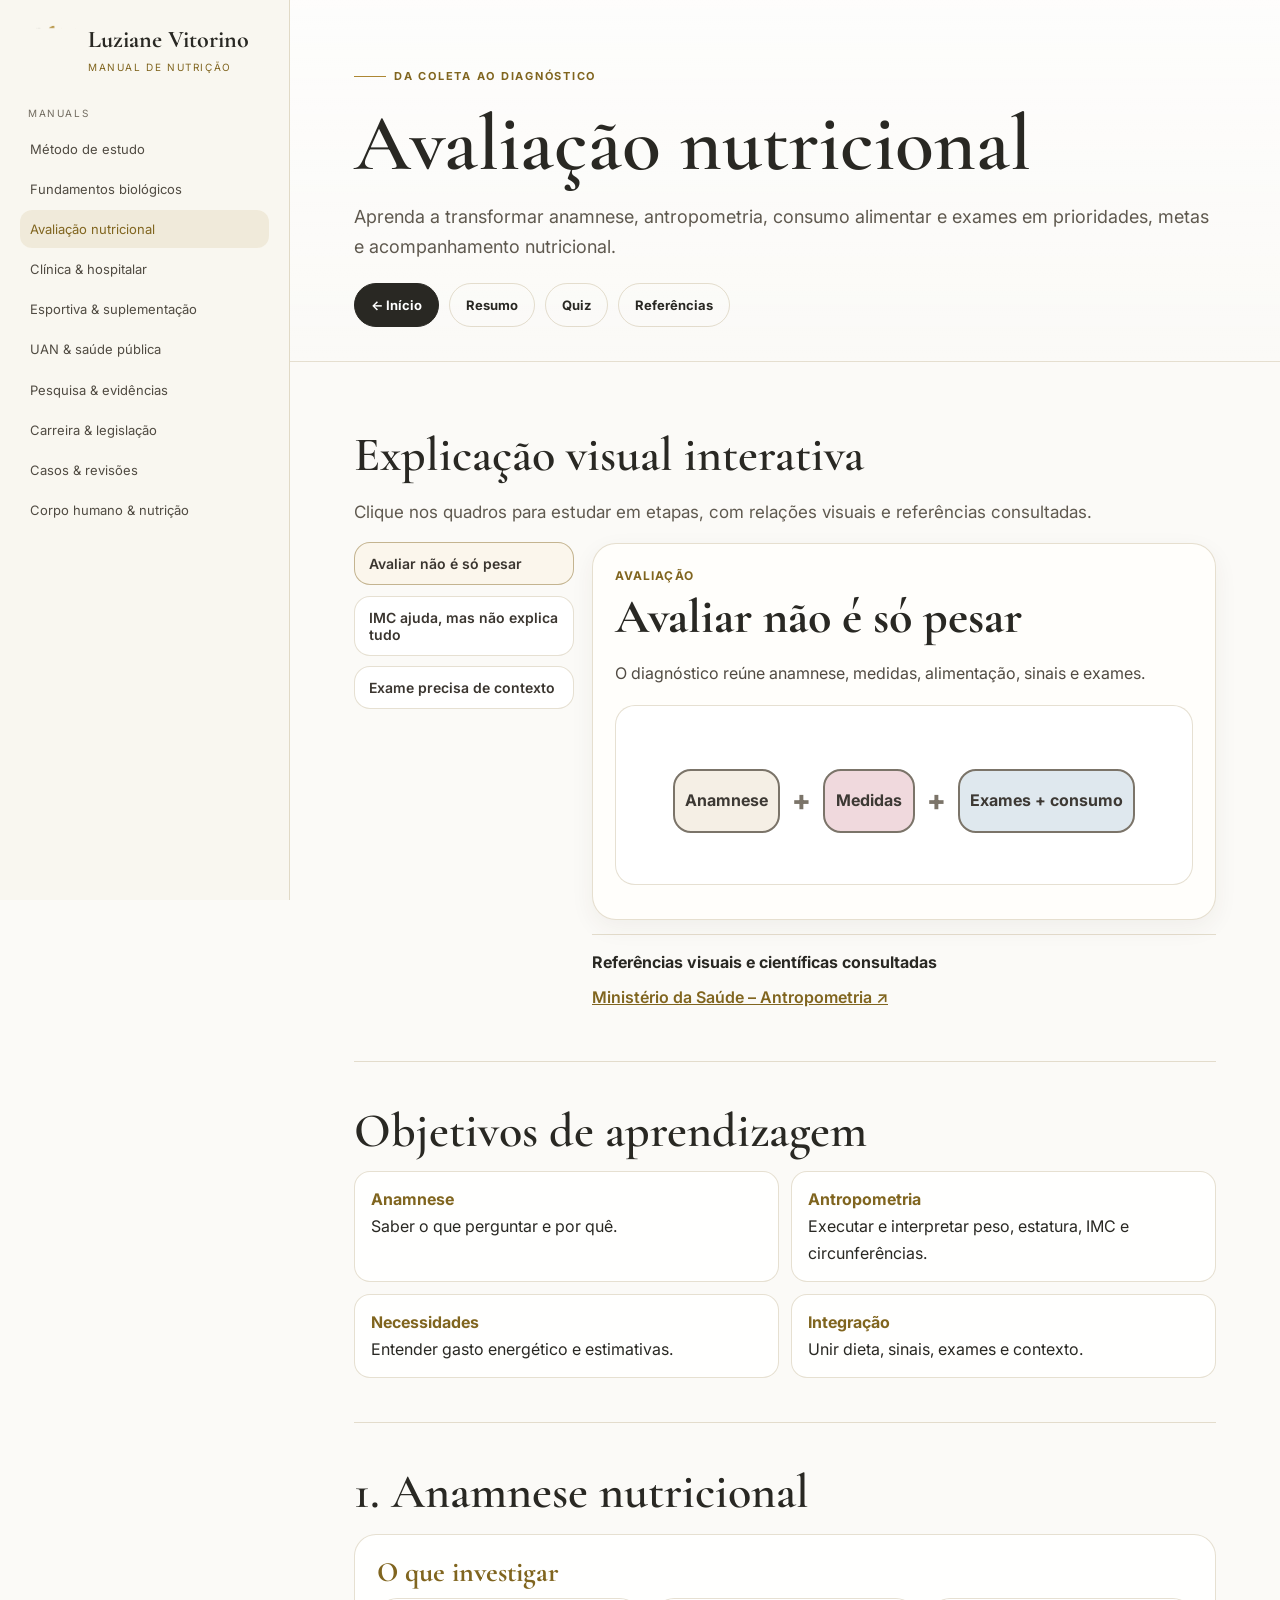
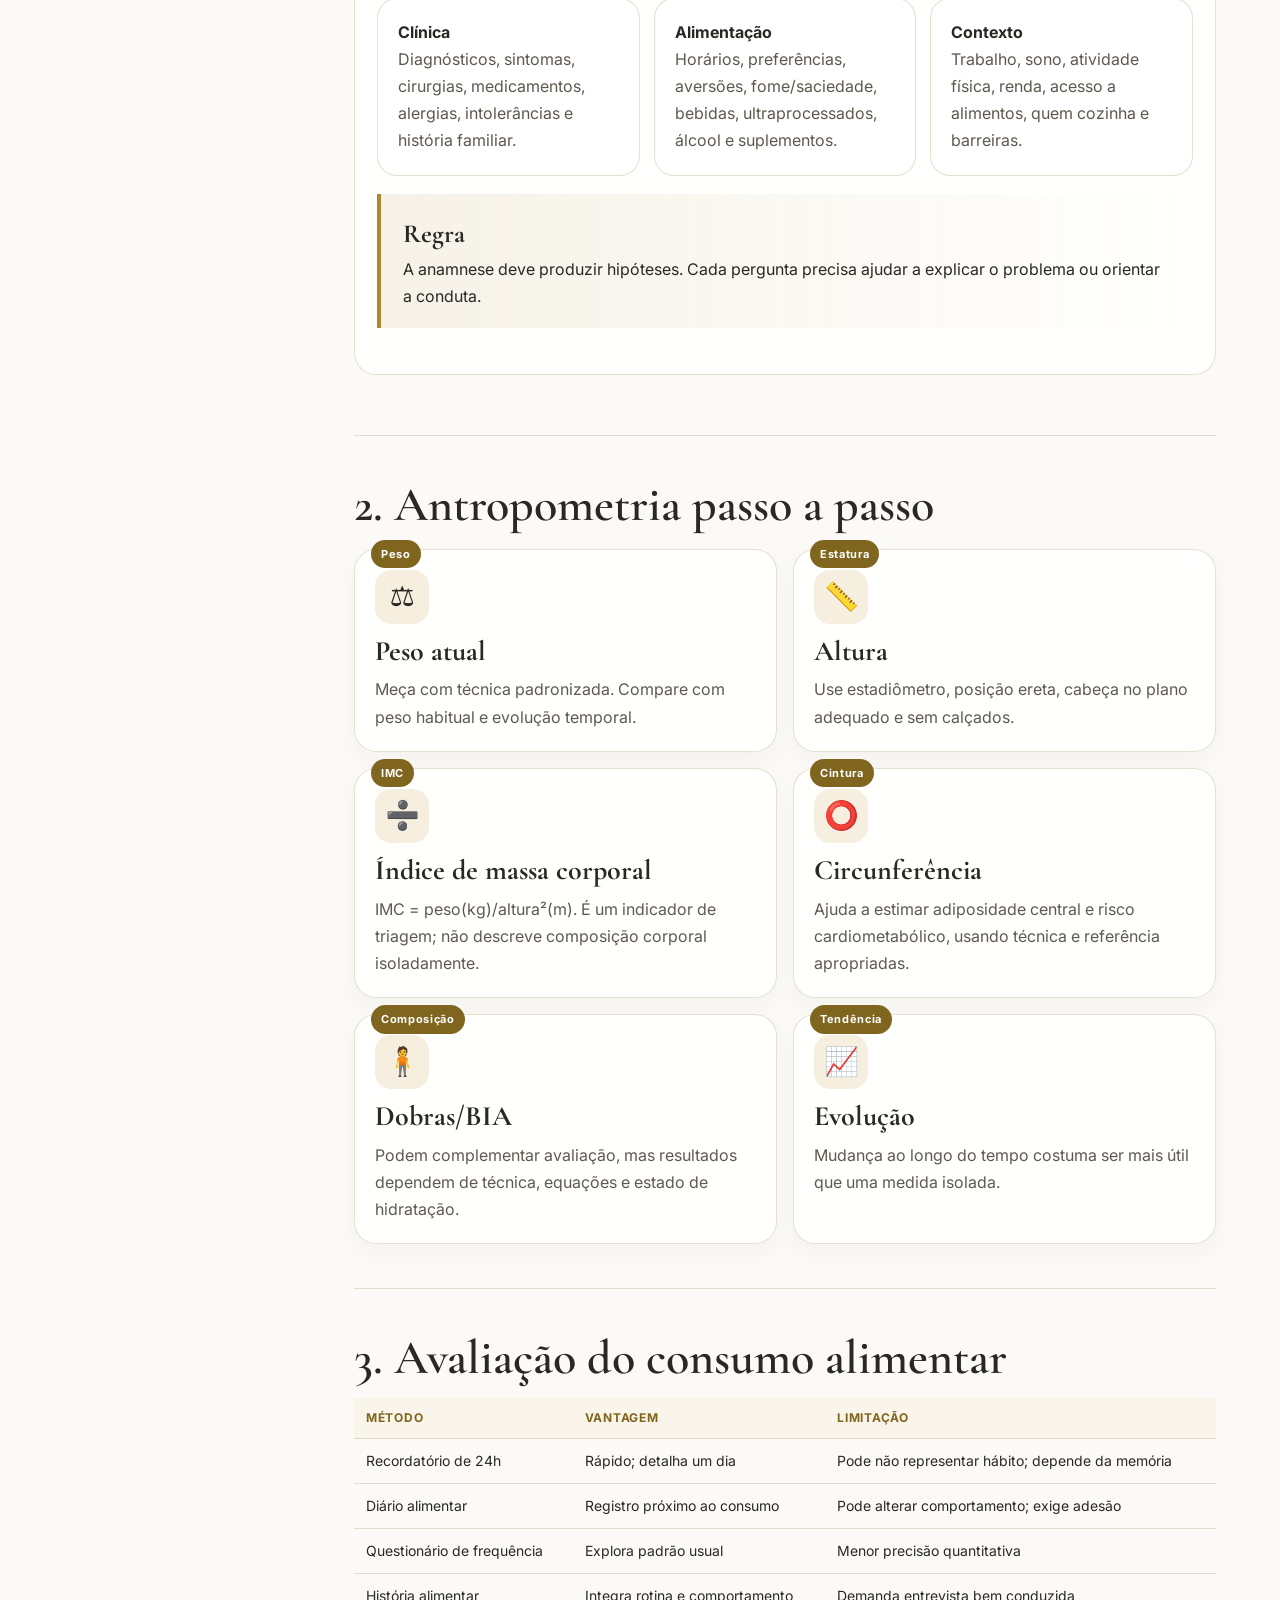
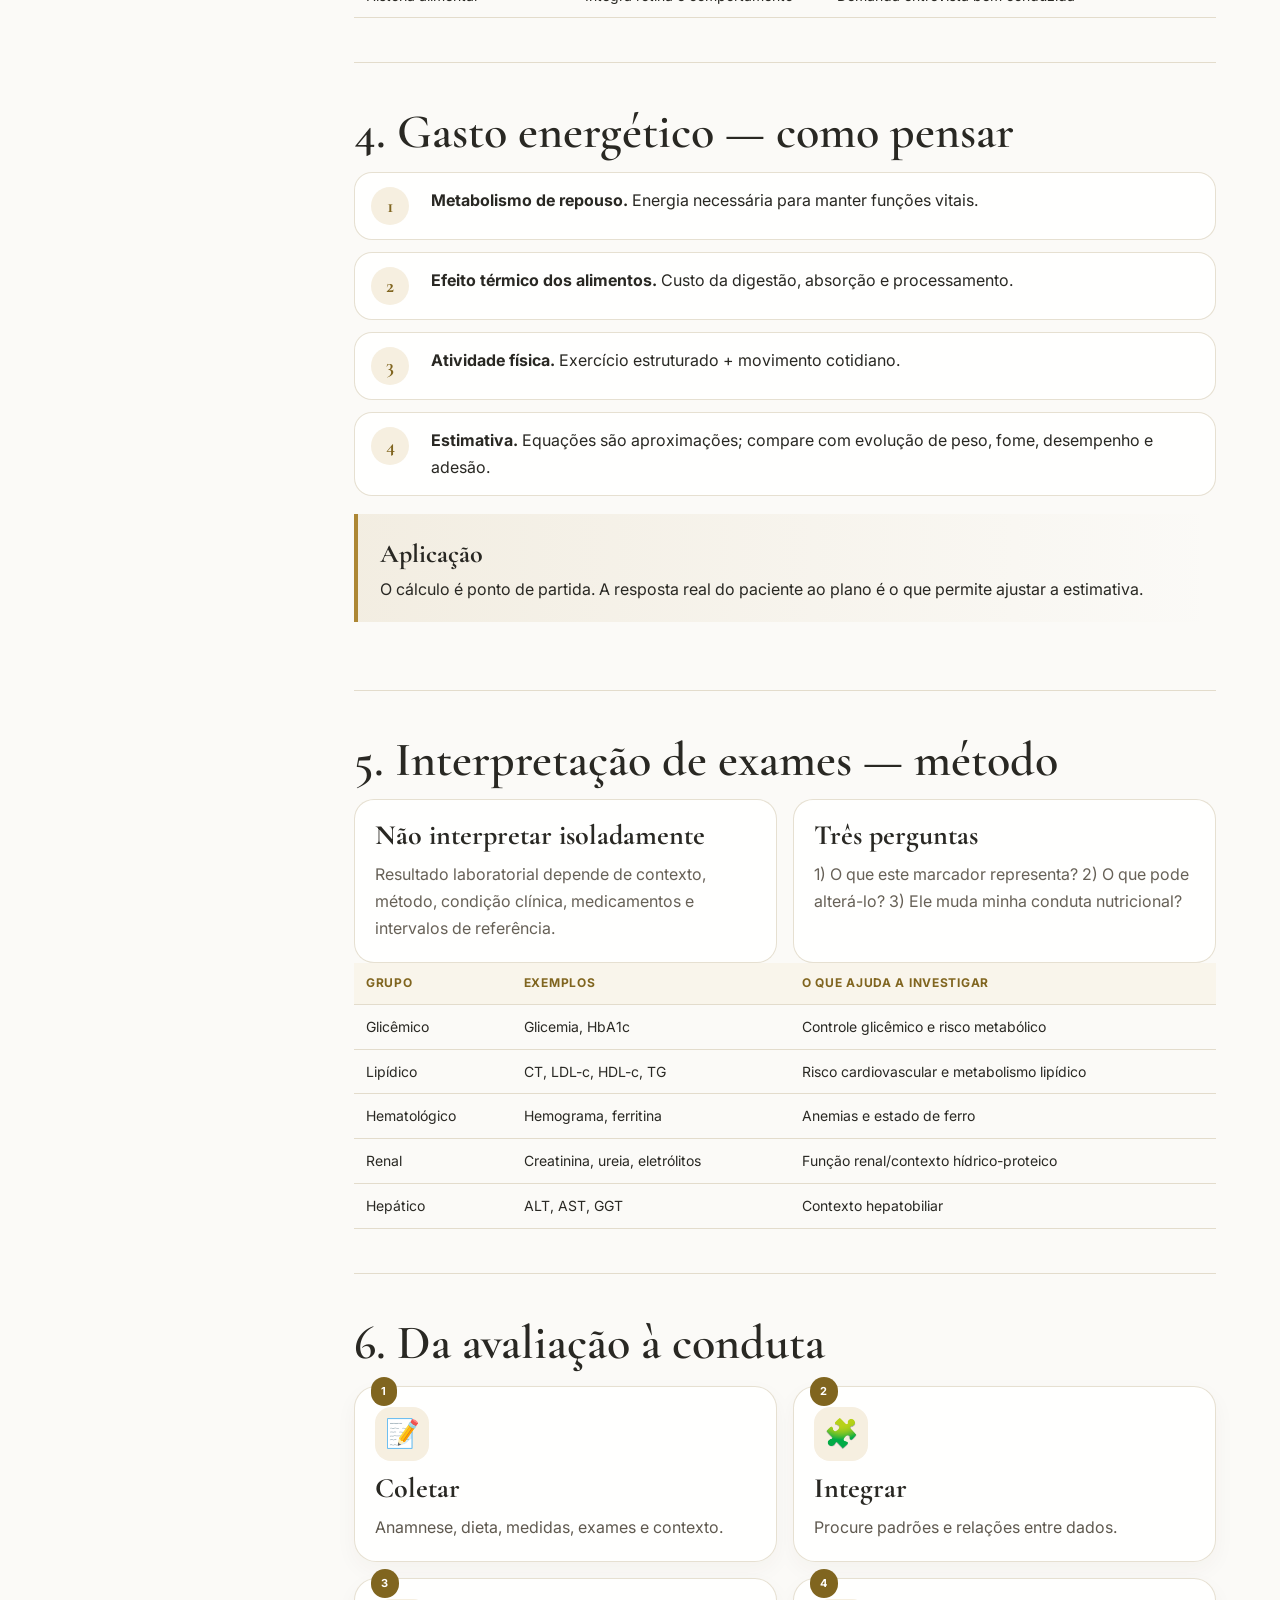
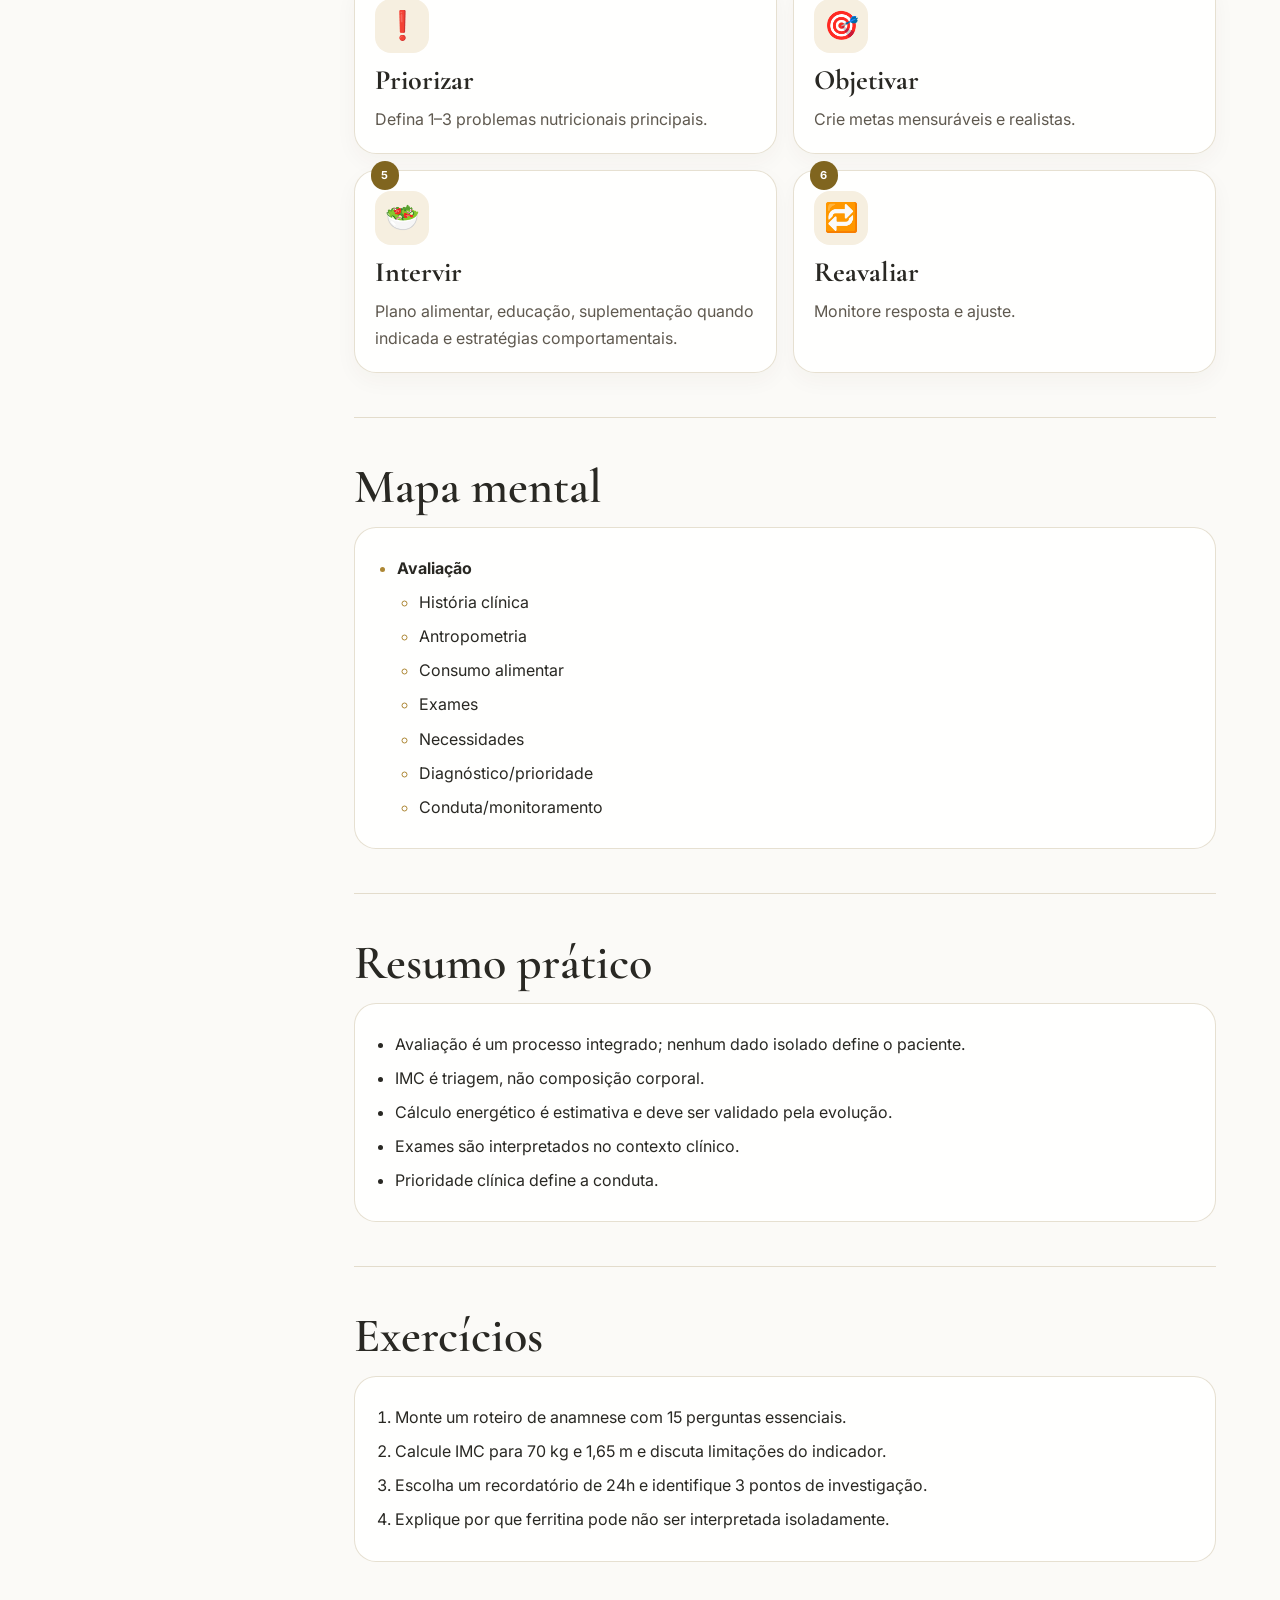
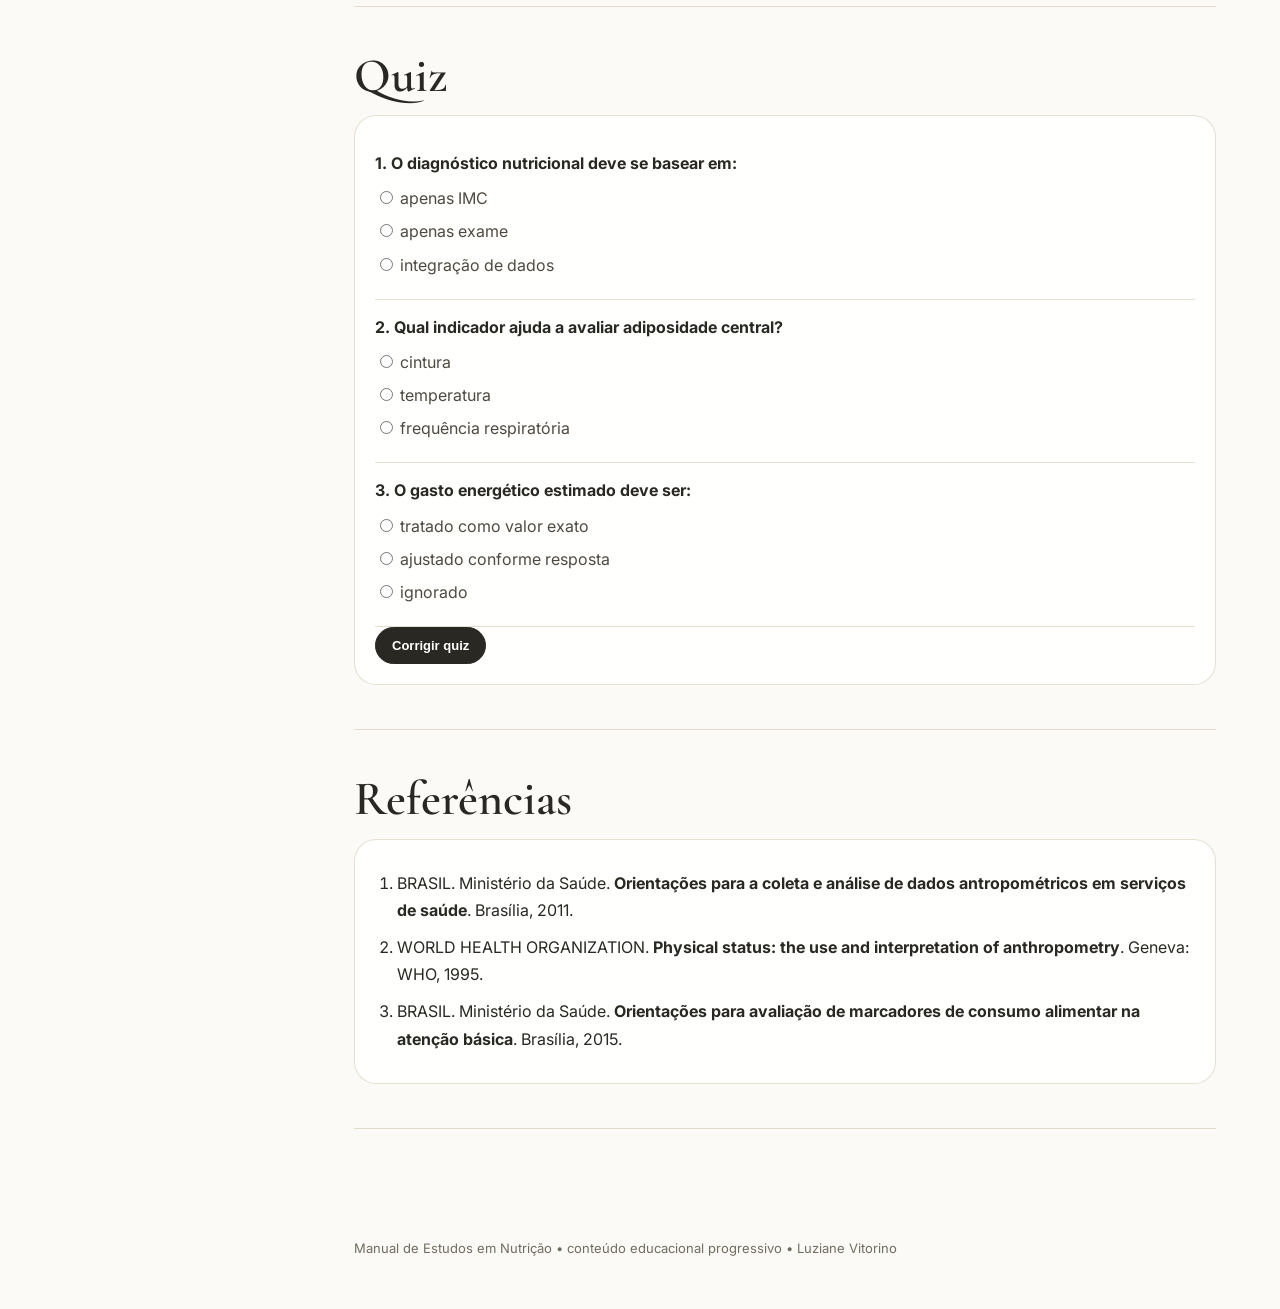
==== commit a3c0ef40: "Add interactive visuals to temas/avaliacao-nutricional.html" ====
--- a/temas/avaliacao-nutricional.html
+++ b/temas/avaliacao-nutricional.html
@@ -1,4 +1,4 @@
-<!doctype html><html lang="pt-BR"><head><meta charset="utf-8"><meta name="viewport" content="width=device-width,initial-scale=1"><title>Avaliação nutricional | Manual de Nutrição</title><meta name="description" content="Manual de estudo em Nutrição: Avaliação nutricional"><link rel="preconnect" href="https://fonts.googleapis.com"><link rel="preconnect" href="https://fonts.gstatic.com" crossorigin><link href="https://fonts.googleapis.com/css2?family=Cormorant+Garamond:wght@500;600;700&family=Inter:wght@400;500;600;700&display=swap" rel="stylesheet"><link rel="stylesheet" href="../assets/manual.css"></head><body id="top"><div class="site"><aside><a class="brand" href="../index.html"><img src="../assets/logo-gold.png" alt="Logo Luziane Vitorino"><div><b>Luziane Vitorino</b><small>Manual de Nutrição</small></div></a><div class="nav-title">Manuals</div><nav class="nav"><a class="" href="metodo-estudo.html">Método de estudo</a><a class="" href="fundamentos-biologicos.html">Fundamentos biológicos</a><a class="active" href="avaliacao-nutricional.html">Avaliação nutricional</a><a class="" href="clinica-hospitalar.html">Clínica & hospitalar</a><a class="" href="esportiva-suplementacao.html">Esportiva & suplementação</a><a class="" href="uan-saude-publica.html">UAN & saúde pública</a><a class="" href="pesquisa-evidencias.html">Pesquisa & evidências</a><a class="" href="carreira-legislacao.html">Carreira & legislação</a><a class="" href="casos-revisoes.html">Casos & revisões</a></nav></aside><main><header class="hero"><span class="eyebrow">Da coleta ao diagnóstico</span><h1>Avaliação nutricional</h1><p>Aprenda a transformar anamnese, antropometria, consumo alimentar e exames em prioridades, metas e acompanhamento nutricional.</p><div class="actions"><a class="btn primary" href="../index.html">← Início</a><a class="btn" href="#resumo">Resumo</a><a class="btn" href="#quiz">Quiz</a><a class="btn" href="#referencias">Referências</a></div></header><div class="content">
+<!doctype html><html lang="pt-BR"><head><meta charset="utf-8"><meta name="viewport" content="width=device-width,initial-scale=1"><title>Avaliação nutricional | Manual de Nutrição</title><meta name="description" content="Manual de estudo em Nutrição: Avaliação nutricional"><link rel="preconnect" href="https://fonts.googleapis.com"><link rel="preconnect" href="https://fonts.gstatic.com" crossorigin><link href="https://fonts.googleapis.com/css2?family=Cormorant+Garamond:wght@500;600;700&family=Inter:wght@400;500;600;700&display=swap" rel="stylesheet"><link rel="stylesheet" href="../assets/manual.css"><link rel="stylesheet" href="../assets/visual.css"></head><body id="top"><div class="site"><aside><a class="brand" href="../index.html"><img src="../assets/logo-gold.png" alt="Logo Luziane Vitorino"><div><b>Luziane Vitorino</b><small>Manual de Nutrição</small></div></a><div class="nav-title">Manuals</div><nav class="nav"><a class="" href="metodo-estudo.html">Método de estudo</a><a class="" href="fundamentos-biologicos.html">Fundamentos biológicos</a><a class="active" href="avaliacao-nutricional.html">Avaliação nutricional</a><a class="" href="clinica-hospitalar.html">Clínica & hospitalar</a><a class="" href="esportiva-suplementacao.html">Esportiva & suplementação</a><a class="" href="uan-saude-publica.html">UAN & saúde pública</a><a class="" href="pesquisa-evidencias.html">Pesquisa & evidências</a><a class="" href="carreira-legislacao.html">Carreira & legislação</a><a class="" href="casos-revisoes.html">Casos & revisões</a><a class="" href="corpo-humano-nutricao.html">Corpo humano & nutrição</a></nav></aside><main><header class="hero"><span class="eyebrow">Da coleta ao diagnóstico</span><h1>Avaliação nutricional</h1><p>Aprenda a transformar anamnese, antropometria, consumo alimentar e exames em prioridades, metas e acompanhamento nutricional.</p><div class="actions"><a class="btn primary" href="../index.html">← Início</a><a class="btn" href="#resumo">Resumo</a><a class="btn" href="#quiz">Quiz</a><a class="btn" href="#referencias">Referências</a></div></header><div class="content"><section class="section visual-lab"><h2>Explicação visual interativa</h2><p class="lead">Clique nos quadros para estudar em etapas, com relações visuais e referências consultadas.</p><div data-topic="avaliacao"></div></section>
 <section class="section"><h2>Objetivos de aprendizagem</h2><div class="objectives"><div class="objective"><b>Anamnese</b><br>Saber o que perguntar e por quê.</div><div class="objective"><b>Antropometria</b><br>Executar e interpretar peso, estatura, IMC e circunferências.</div><div class="objective"><b>Necessidades</b><br>Entender gasto energético e estimativas.</div><div class="objective"><b>Integração</b><br>Unir dieta, sinais, exames e contexto.</div></div></section>
 <section class="section"><h2>1. Anamnese nutricional</h2><div class="subtopic"><h3>O que investigar</h3><div class="grid3"><div class="card"><b>Clínica</b><p>Diagnósticos, sintomas, cirurgias, medicamentos, alergias, intolerâncias e história familiar.</p></div><div class="card"><b>Alimentação</b><p>Horários, preferências, aversões, fome/saciedade, bebidas, ultraprocessados, álcool e suplementos.</p></div><div class="card"><b>Contexto</b><p>Trabalho, sono, atividade física, renda, acesso a alimentos, quem cozinha e barreiras.</p></div></div><div class="note"><b>Regra</b><div>A anamnese deve produzir hipóteses. Cada pergunta precisa ajudar a explicar o problema ou orientar a conduta.</div></div></div></section>
 <section class="section"><h2>2. Antropometria passo a passo</h2><div class="comic-strip"><article class="panel" data-step="Peso"><div class="icon">⚖️</div><h3>Peso atual</h3><p>Meça com técnica padronizada. Compare com peso habitual e evolução temporal.</p></article><article class="panel" data-step="Estatura"><div class="icon">📏</div><h3>Altura</h3><p>Use estadiômetro, posição ereta, cabeça no plano adequado e sem calçados.</p></article><article class="panel" data-step="IMC"><div class="icon">➗</div><h3>Índice de massa corporal</h3><p>IMC = peso(kg)/altura²(m). É um indicador de triagem; não descreve composição corporal isoladamente.</p></article><article class="panel" data-step="Cintura"><div class="icon">⭕</div><h3>Circunferência</h3><p>Ajuda a estimar adiposidade central e risco cardiometabólico, usando técnica e referência apropriadas.</p></article><article class="panel" data-step="Composição"><div class="icon">🧍</div><h3>Dobras/BIA</h3><p>Podem complementar avaliação, mas resultados dependem de técnica, equações e estado de hidratação.</p></article><article class="panel" data-step="Tendência"><div class="icon">📈</div><h3>Evolução</h3><p>Mudança ao longo do tempo costuma ser mais útil que uma medida isolada.</p></article></div></section>
@@ -10,4 +10,4 @@
 <section class="section" id="resumo"><h2>Resumo prático</h2><div class="summary-box"><ul><li>Avaliação é um processo integrado; nenhum dado isolado define o paciente.</li><li>IMC é triagem, não composição corporal.</li><li>Cálculo energético é estimativa e deve ser validado pela evolução.</li><li>Exames são interpretados no contexto clínico.</li><li>Prioridade clínica define a conduta.</li></ul></div></section>
 <section class="section"><h2>Exercícios</h2><div class="exercise"><ol><li>Monte um roteiro de anamnese com 15 perguntas essenciais.</li><li>Calcule IMC para 70 kg e 1,65 m e discuta limitações do indicador.</li><li>Escolha um recordatório de 24h e identifique 3 pontos de investigação.</li><li>Explique por que ferritina pode não ser interpretada isoladamente.</li></ol></div></section>
 <section class="section" id="quiz"><h2>Quiz</h2><form class="quiz"><div class="question" data-answer="c"><p>1. O diagnóstico nutricional deve se basear em:</p><label><input type="radio" name="q1" value="a"> apenas IMC</label><label><input type="radio" name="q1" value="b"> apenas exame</label><label><input type="radio" name="q1" value="c"> integração de dados</label></div><div class="question" data-answer="a"><p>2. Qual indicador ajuda a avaliar adiposidade central?</p><label><input type="radio" name="q2" value="a"> cintura</label><label><input type="radio" name="q2" value="b"> temperatura</label><label><input type="radio" name="q2" value="c"> frequência respiratória</label></div><div class="question" data-answer="b"><p>3. O gasto energético estimado deve ser:</p><label><input type="radio" name="q3" value="a"> tratado como valor exato</label><label><input type="radio" name="q3" value="b"> ajustado conforme resposta</label><label><input type="radio" name="q3" value="c"> ignorado</label></div><button class="btn primary quiz-check" type="button">Corrigir quiz</button></form></section>
-<section class="section" id="referencias"><h2>Referências</h2><div class="refs"><ol><li>BRASIL. Ministério da Saúde. <b>Orientações para a coleta e análise de dados antropométricos em serviços de saúde</b>. Brasília, 2011.</li><li>WORLD HEALTH ORGANIZATION. <b>Physical status: the use and interpretation of anthropometry</b>. Geneva: WHO, 1995.</li><li>BRASIL. Ministério da Saúde. <b>Orientações para avaliação de marcadores de consumo alimentar na atenção básica</b>. Brasília, 2015.</li></ol></div></section></div><div class="foot">Manual de Estudos em Nutrição • conteúdo educacional progressivo • Luziane Vitorino</div></main></div><script src="../assets/manual.js"></script></body></html>+<section class="section" id="referencias"><h2>Referências</h2><div class="refs"><ol><li>BRASIL. Ministério da Saúde. <b>Orientações para a coleta e análise de dados antropométricos em serviços de saúde</b>. Brasília, 2011.</li><li>WORLD HEALTH ORGANIZATION. <b>Physical status: the use and interpretation of anthropometry</b>. Geneva: WHO, 1995.</li><li>BRASIL. Ministério da Saúde. <b>Orientações para avaliação de marcadores de consumo alimentar na atenção básica</b>. Brasília, 2015.</li></ol></div></section></div><div class="foot">Manual de Estudos em Nutrição • conteúdo educacional progressivo • Luziane Vitorino</div></main></div><script src="../assets/manual.js"></script><script src="../assets/visual.js"></script></body></html>
--- a/assets/visual.css
+++ b/assets/visual.css
@@ -0,0 +1,4 @@
+/* Visual interativo do Manual de Nutrição */
+.visual-lab{margin-top:24px}.visual-topic{display:grid;grid-template-columns:220px 1fr;gap:18px}.visual-tabs{display:grid;gap:10px;align-content:start}.visual-tab{border:1px solid var(--line);background:#fff;border-radius:16px;padding:12px 14px;text-align:left;font:600 14px Inter,sans-serif;color:#3a352f;cursor:pointer;transition:.15s}.visual-tab:hover,.visual-tab.active{border-color:rgba(128,101,31,.45);background:#fbf6ec;transform:translateY(-1px)}.visual-panel{display:none;background:#fffefb;border:1px solid var(--line);border-radius:24px;padding:22px;box-shadow:0 8px 24px rgba(60,52,34,.06)}.visual-panel.active{display:block}.visual-panel .vkicker{font-size:12px;letter-spacing:.09em;text-transform:uppercase;color:var(--deep);font-weight:700}.visual-panel h3{font-size:clamp(30px,4vw,48px);margin:4px 0 12px}.visual-panel h3 em{font-style:normal;color:#c56f7a}.visual-panel p{color:#514b43}.visual-diagram{margin:18px 0 12px;padding:18px;border-radius:20px;border:1px solid var(--line);background:#fff;min-height:180px;display:flex;align-items:center;justify-content:center}.flow{display:flex;align-items:center;justify-content:center;gap:12px;flex-wrap:wrap}.vnode{min-width:92px;min-height:64px;border:2px solid #7b7469;border-radius:18px;background:#f5efe5;display:grid;place-items:center;text-align:center;padding:10px;font-weight:700;color:#3d3934}.vnode.pink{background:#f0d9dd}.vnode.blue{background:#dfe8ee}.vnode.circle{min-width:74px;min-height:74px;border-radius:50%}.varrow{font-size:28px;color:#7b7469;font-weight:800}.visual-compare{display:grid;grid-template-columns:1fr 1fr;gap:14px;width:100%}.visual-compare>div{border:1px solid var(--line);border-radius:18px;padding:16px;background:#fff}.visual-compare h4{font-size:25px;margin:0 0 8px}.visual-memory{display:grid;grid-template-columns:repeat(3,1fr);gap:12px;width:100%}.visual-memory div{min-height:100px;border:1px dashed #a59b8a;border-radius:18px;padding:14px;background:#fff}.visual-memory b{display:block;margin-bottom:6px}.visual-ref{margin-top:14px;padding-top:14px;border-top:1px solid var(--line)}.visual-ref b{display:block;margin-bottom:8px}.visual-ref a{display:block;margin:6px 0;color:var(--deep);font-weight:600}
+.body-map-layout{display:grid;grid-template-columns:minmax(300px,480px) 1fr;gap:24px;align-items:start;margin-top:20px}.body-map{position:relative;background:linear-gradient(180deg,#fffefb,#faf6ee);border:1px solid var(--line);border-radius:28px;padding:22px;box-shadow:0 8px 24px rgba(60,52,34,.06)}.body-map svg{width:100%;height:auto;display:block}.hotspot{position:absolute;border:0;background:transparent;padding:0;cursor:pointer}.hotspot .dot{display:block;width:19px;height:19px;border-radius:50%;background:#c56f7a;border:3px solid #fff;box-shadow:0 0 0 2px rgba(128,101,31,.3),0 5px 14px rgba(0,0,0,.18)}.hotspot span.label{position:absolute;left:25px;top:-3px;background:#fff;border:1px solid var(--line);border-radius:999px;padding:4px 9px;font-size:11px;font-weight:700;color:var(--deep);white-space:nowrap}.hotspot.active .dot,.hotspot:hover .dot{background:var(--deep);transform:scale(1.12)}.body-details{background:#fff;border:1px solid var(--line);border-radius:24px;padding:24px;min-height:540px}.body-details .mini{font-size:12px;letter-spacing:.09em;text-transform:uppercase;color:var(--deep);font-weight:700}.body-tags{display:flex;gap:8px;flex-wrap:wrap;margin:10px 0 14px}.body-tag{padding:6px 10px;border-radius:999px;background:var(--soft);border:1px solid var(--line);font-size:12px;font-weight:700;color:var(--deep)}.body-grid{display:grid;grid-template-columns:1fr 1fr;gap:14px;margin-top:16px}.body-col{background:#fffefb;border:1px solid var(--line);border-radius:18px;padding:16px}.body-col h4{font-size:22px;margin:0 0 8px}.body-col ul{margin:0;padding-left:18px}.body-col li{margin:6px 0;color:#5e584e}.link-list{display:grid;gap:9px;margin-top:16px}.link-card{display:block;text-decoration:none;border:1px solid var(--line);border-radius:16px;padding:13px 15px;background:#fff}.link-card b{display:block}.link-card small{display:block;color:var(--muted);margin-top:2px}.link-card em{display:block;color:var(--deep);font-style:normal;font-size:11px;letter-spacing:.05em;text-transform:uppercase;margin-top:7px}
+@media(max-width:900px){.visual-topic,.body-map-layout,.body-grid{grid-template-columns:1fr}.visual-tabs{grid-template-columns:repeat(2,1fr)}.visual-compare,.visual-memory{grid-template-columns:1fr}}
